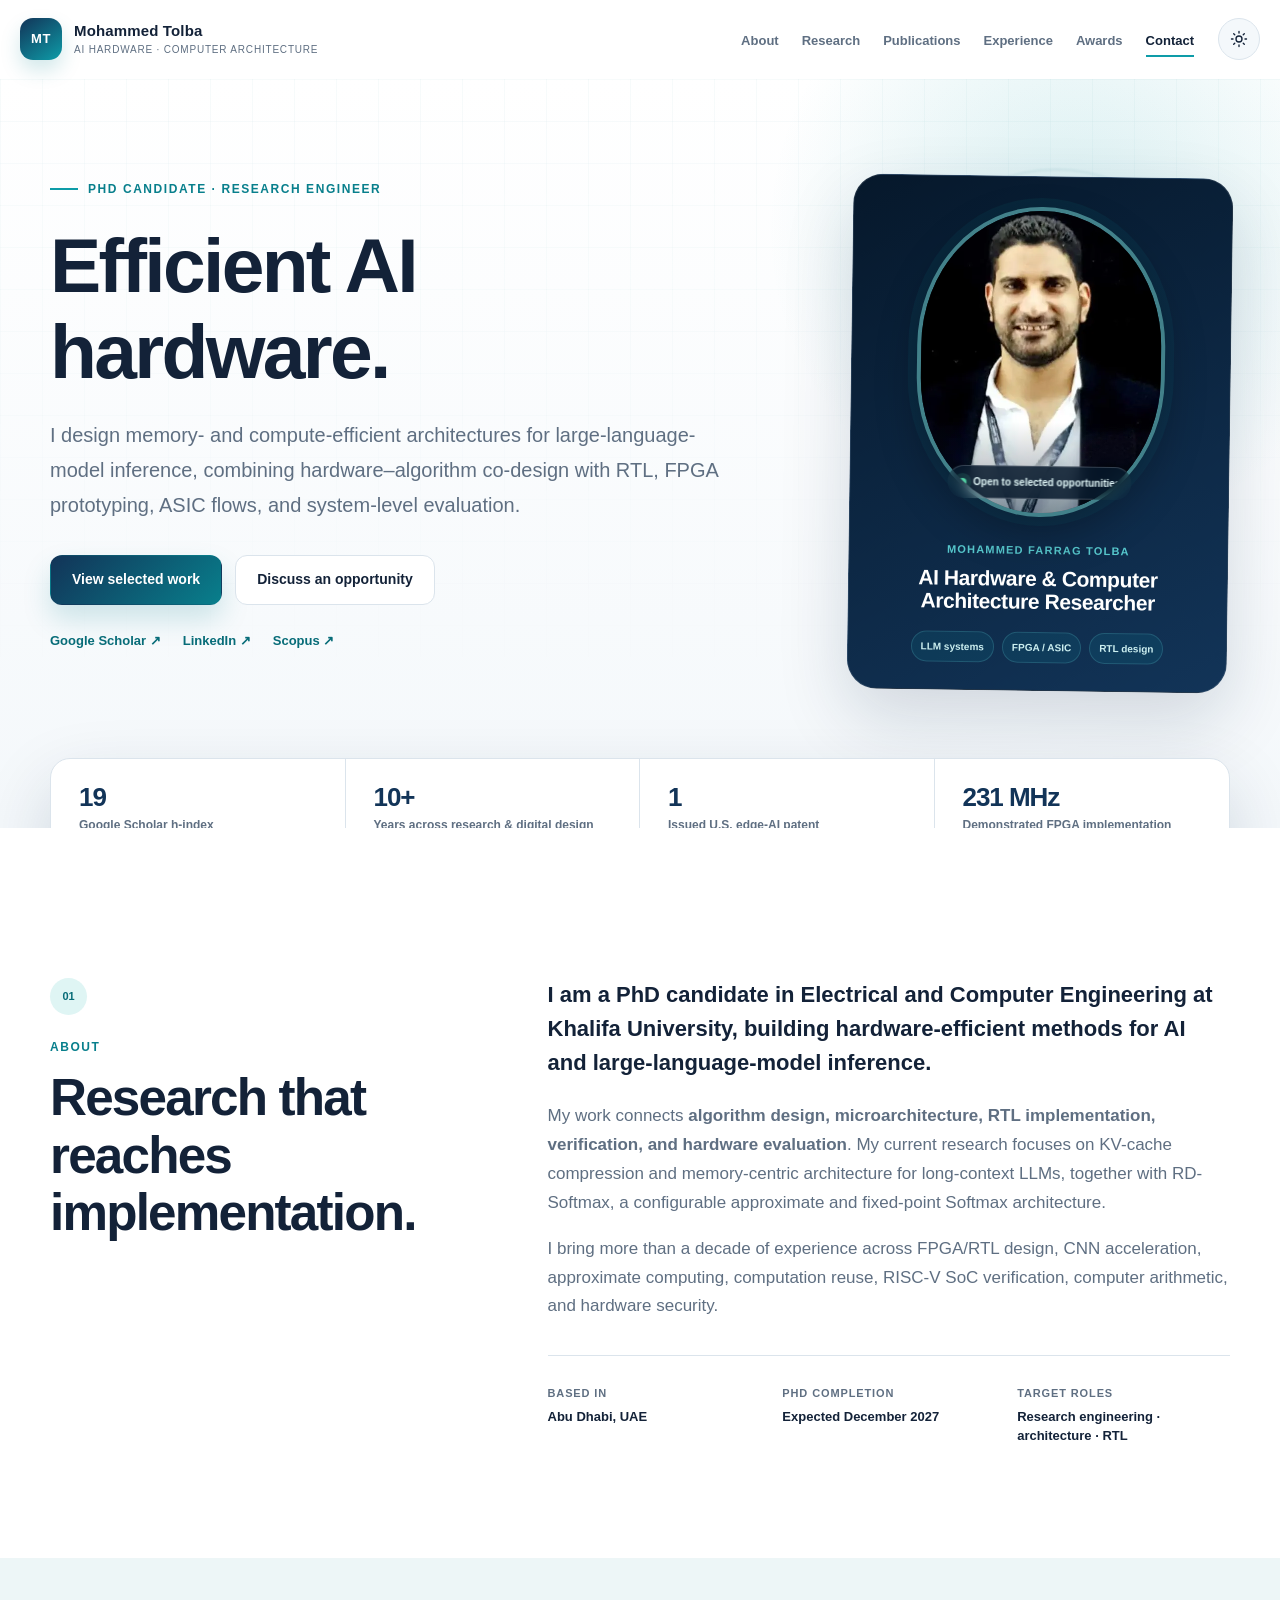
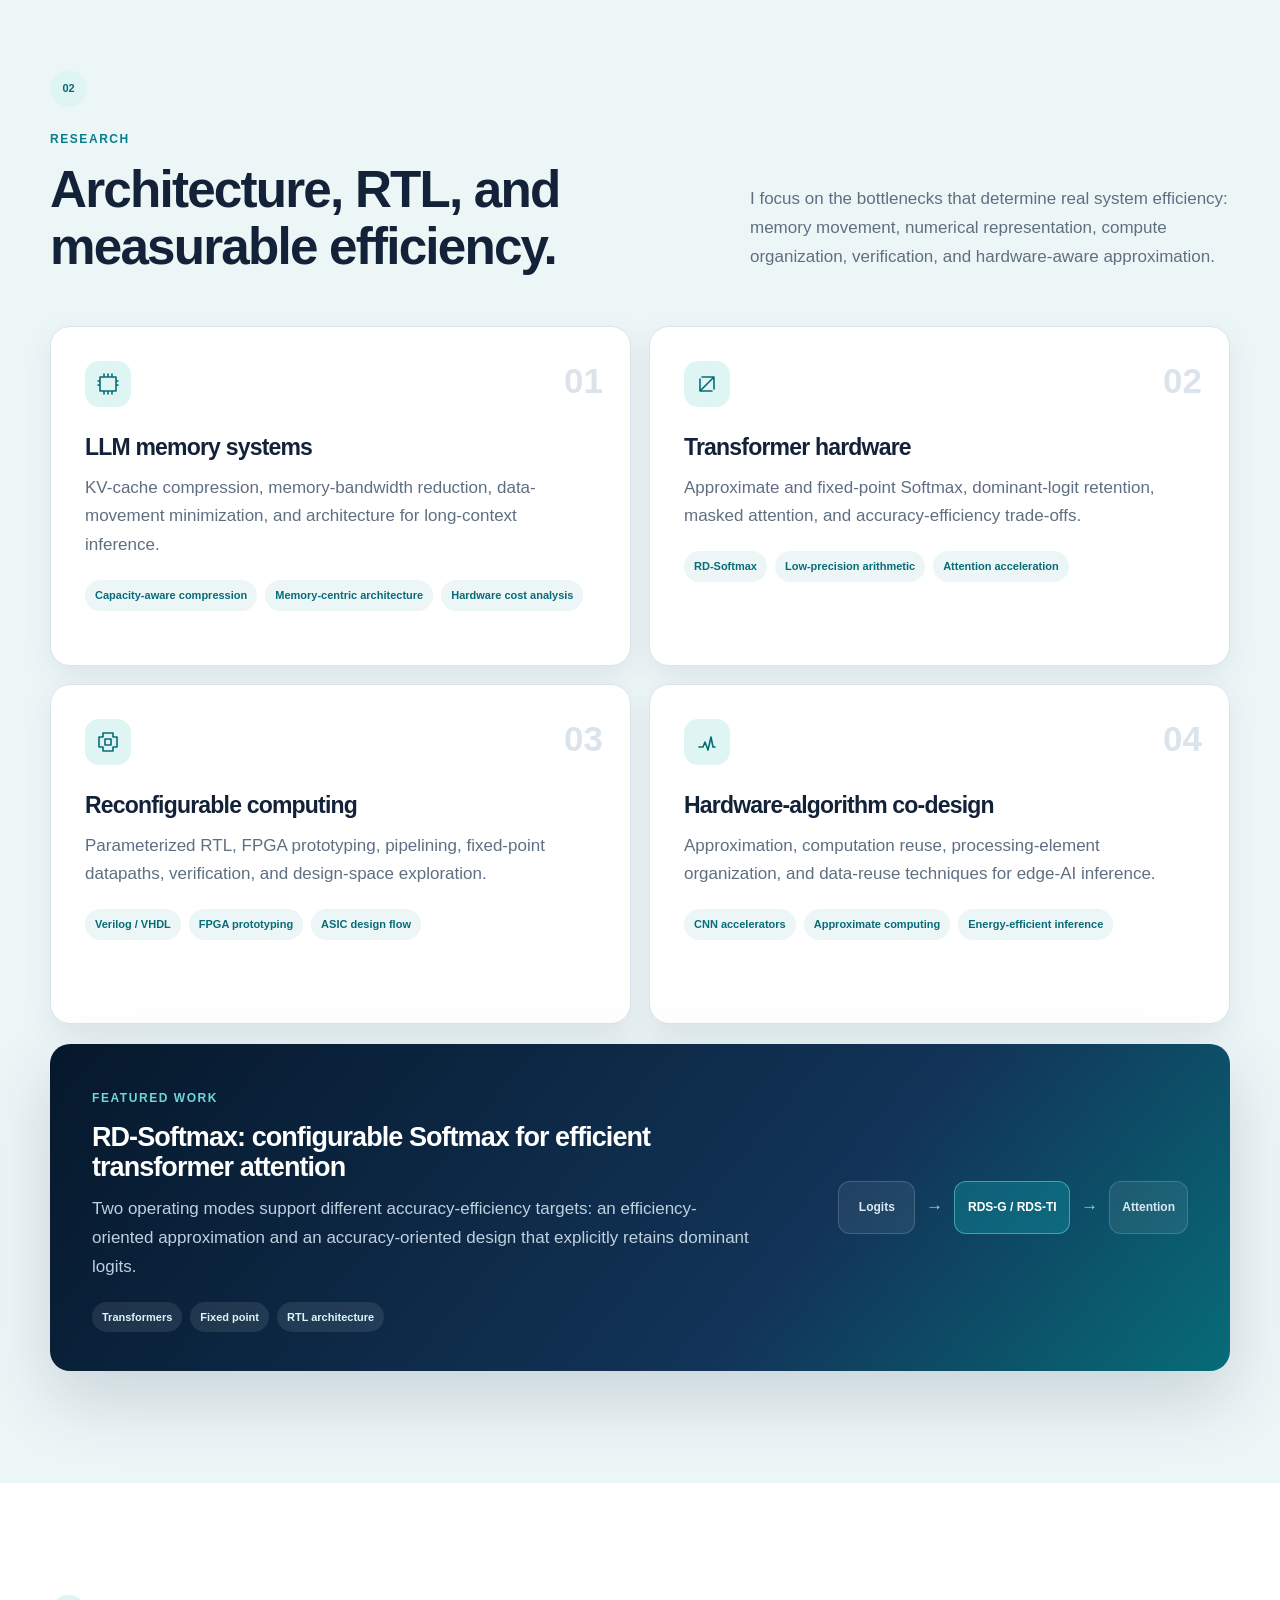
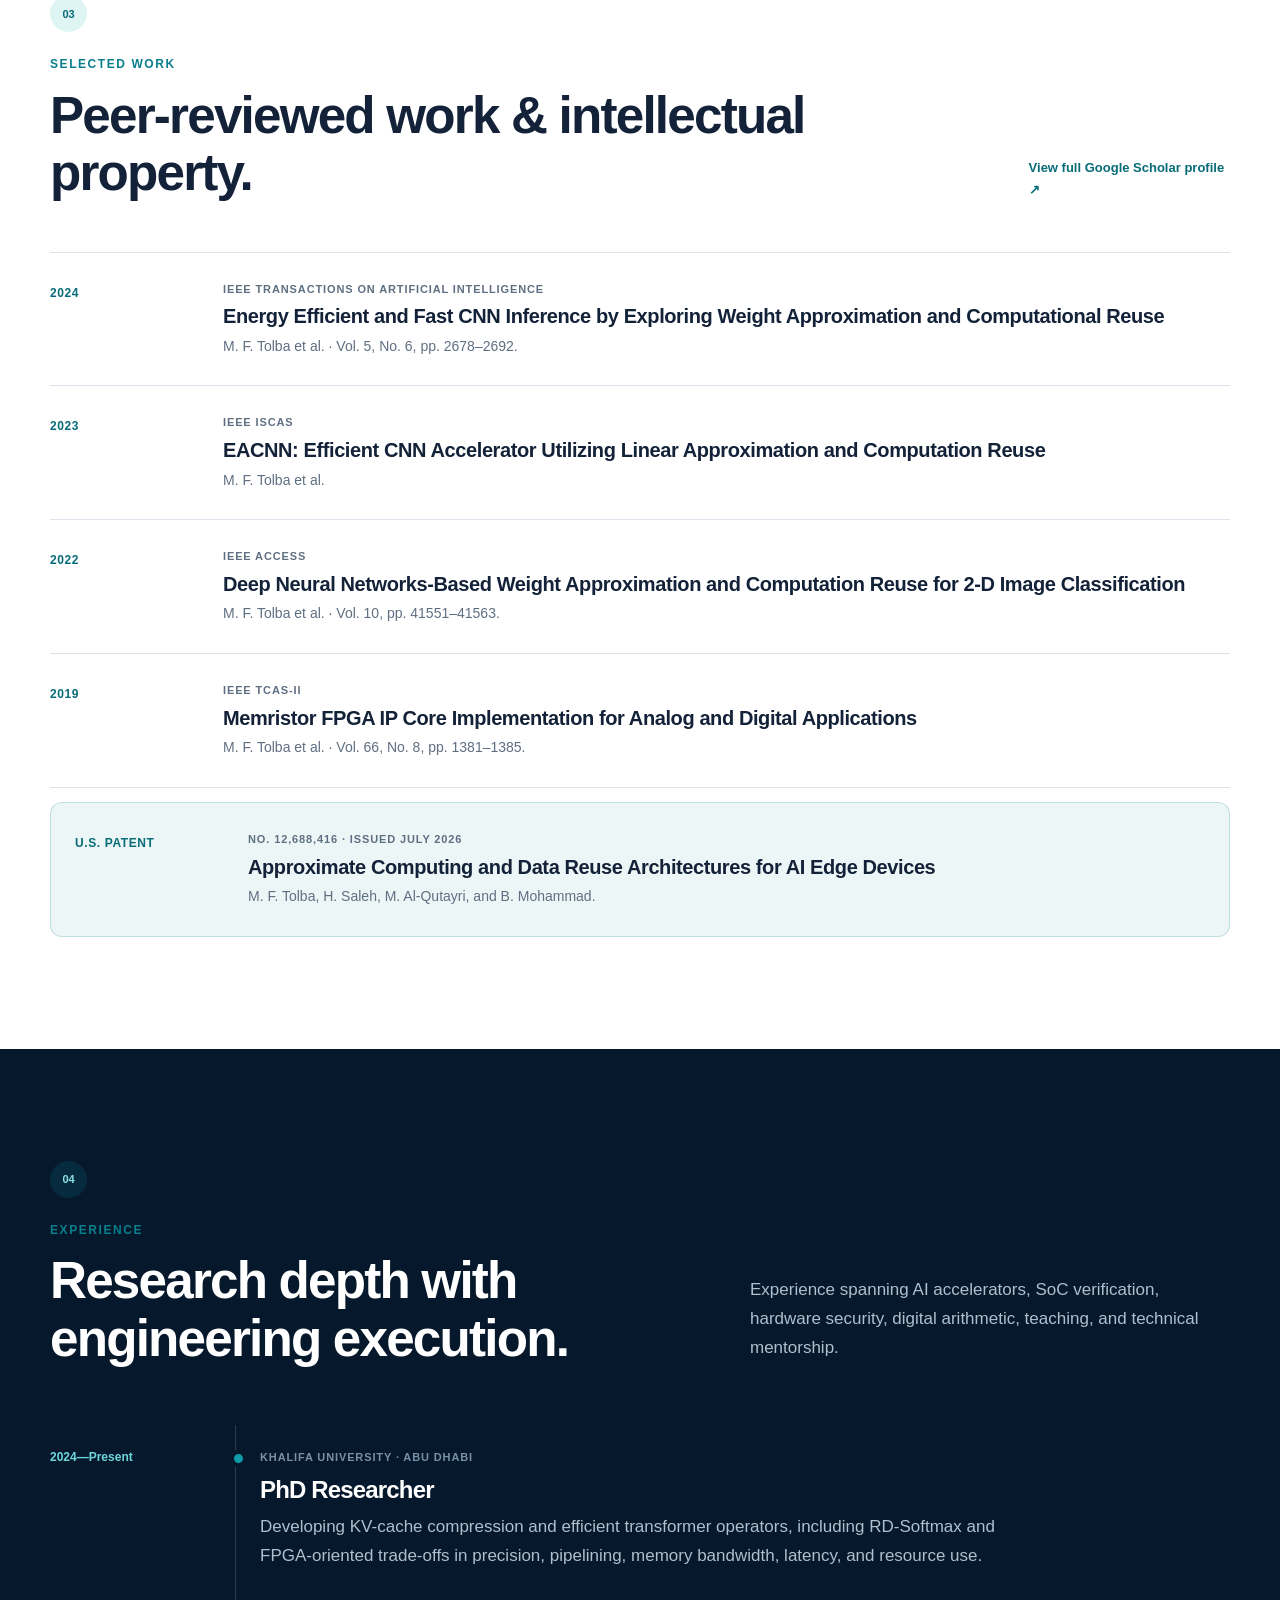
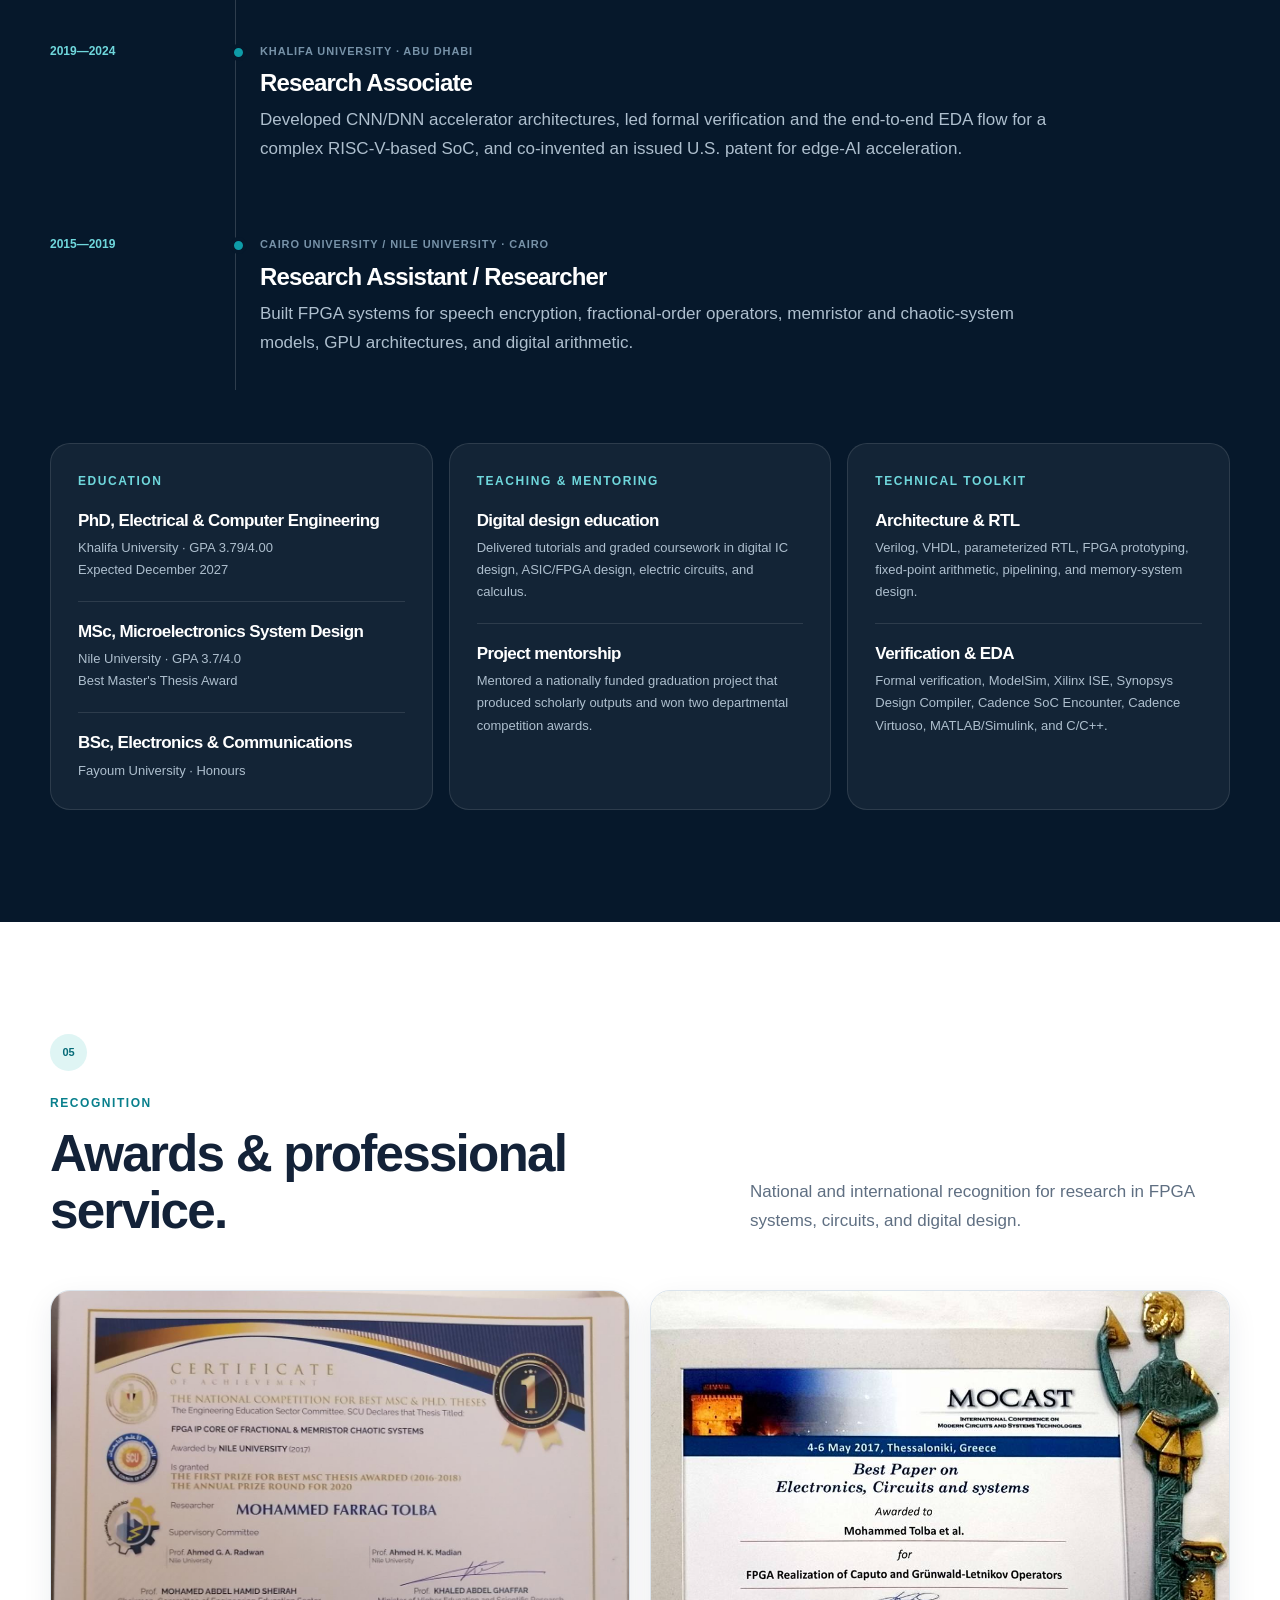
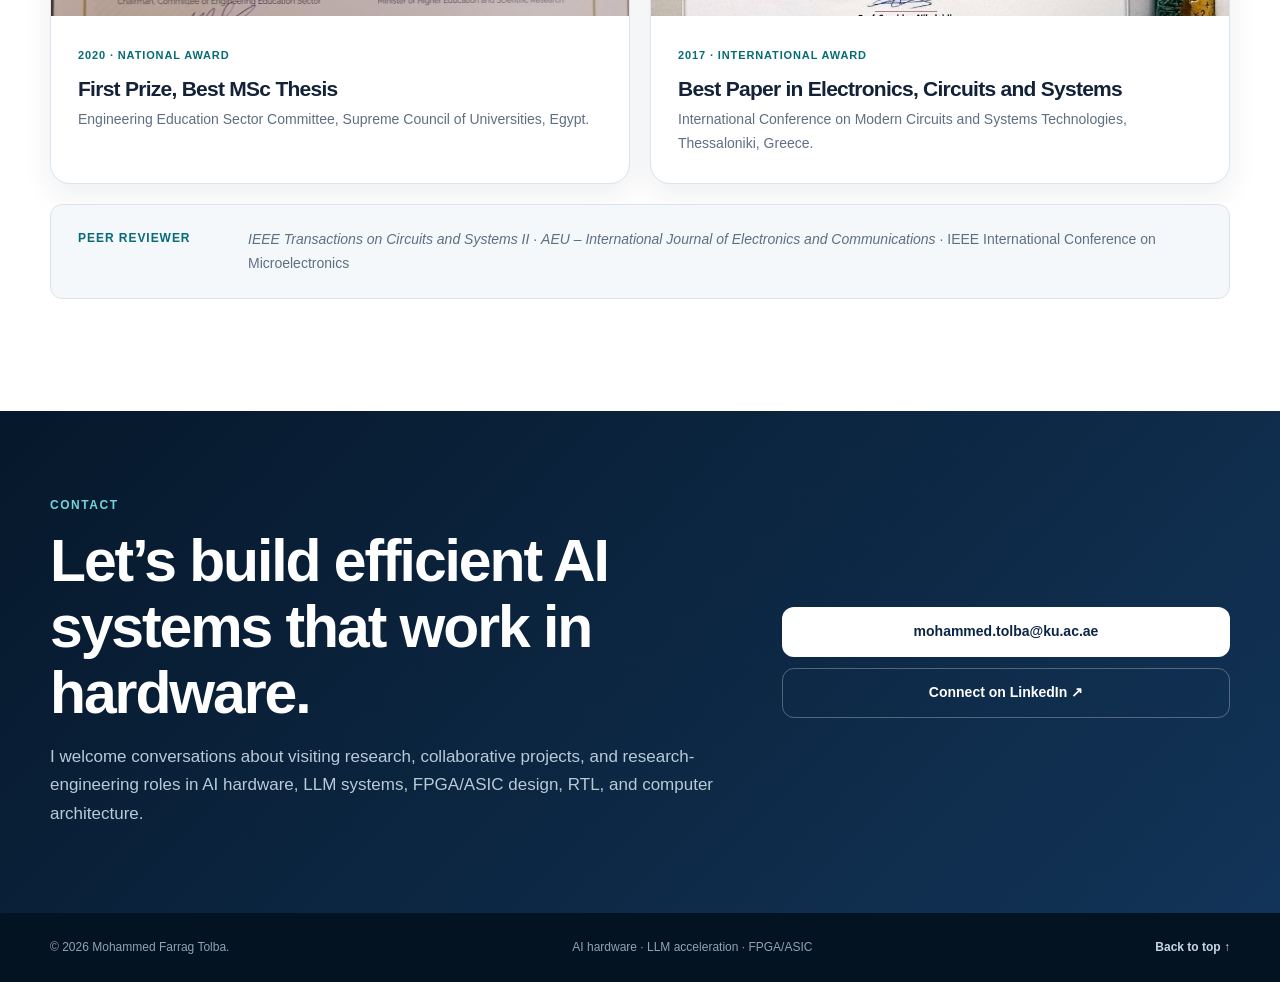
==== index.html @ 51b2156a "Add files via upload" ====
<!doctype html>
<html lang="en" data-theme="light">
<head>
  <meta charset="utf-8">
  <meta name="viewport" content="width=device-width, initial-scale=1">
  <meta name="description" content="Mohammed Farrag Tolba is an AI-hardware and computer-architecture researcher working on efficient LLM inference, KV-cache compression, transformer acceleration, and FPGA/ASIC design.">
  <meta name="keywords" content="AI hardware, computer architecture, LLM acceleration, KV-cache compression, FPGA, ASIC, RTL, digital design, Mohammed Tolba">
  <meta name="robots" content="index, follow">
  <meta name="author" content="Mohammed Farrag Tolba">
  <meta name="theme-color" content="#0b2545">
  <meta property="og:title" content="Mohammed Farrag Tolba | AI Hardware Researcher">
  <meta property="og:description" content="AI hardware, computer architecture, efficient LLM inference, and FPGA/ASIC acceleration.">
  <meta property="og:type" content="website">
  <meta property="og:site_name" content="Mohammed Farrag Tolba">
  <meta property="og:url" content="https://mohammedtolba.github.io/">
  <meta property="og:image" content="https://mohammedtolba.github.io/assets/images/social-preview.png">
  <meta property="og:image:width" content="1200">
  <meta property="og:image:height" content="630">
  <meta property="og:image:alt" content="Mohammed Farrag Tolba — AI Hardware and Computer Architecture Researcher">
  <meta name="twitter:card" content="summary_large_image">
  <meta name="twitter:title" content="Mohammed Farrag Tolba | AI Hardware Researcher">
  <meta name="twitter:description" content="AI hardware, computer architecture, efficient LLM inference, and FPGA/ASIC acceleration.">
  <meta name="twitter:image" content="https://mohammedtolba.github.io/assets/images/social-preview.png">
  <title>Mohammed Farrag Tolba | AI Hardware &amp; LLM Acceleration</title>
  <link rel="canonical" href="https://mohammedtolba.github.io/">
  <link rel="icon" href="assets/images/favicon.svg" type="image/svg+xml">
  <link rel="stylesheet" href="assets/css/style.css">
  <script type="application/ld+json">
  {
    "@context": "https://schema.org",
    "@type": "Person",
    "name": "Mohammed Farrag Tolba",
    "jobTitle": "PhD Candidate and AI Hardware Researcher",
    "affiliation": {
      "@type": "CollegeOrUniversity",
      "name": "Khalifa University"
    },
    "email": "mailto:mohammed.tolba@ku.ac.ae",
    "url": "https://mohammedtolba.github.io/",
    "image": "https://mohammedtolba.github.io/assets/images/mohammed-tolba-profile.webp",
    "sameAs": [
      "https://scholar.google.com/citations?user=YiQl2JgAAAAJ",
      "https://www.linkedin.com/in/mohammed-farrag-68a3785b/",
      "https://www.scopus.com/authid/detail.uri?authorId=56912006300"
    ],
    "knowsAbout": [
      "AI hardware",
      "large language model inference",
      "KV-cache compression",
      "FPGA design",
      "ASIC design",
      "computer architecture",
      "approximate computing"
    ]
  }
  </script>
</head>
<body>
  <a class="skip-link" href="#main-content">Skip to content</a>

  <header class="site-header" id="top">
    <div class="nav-shell">
      <a class="brand" href="#top" aria-label="Mohammed Tolba home">
        <span class="brand-mark" aria-hidden="true">MT</span>
        <span class="brand-copy">
          <strong>Mohammed Tolba</strong>
          <small>AI Hardware · Computer Architecture</small>
        </span>
      </a>

      <button class="menu-toggle" type="button" aria-label="Open navigation" aria-expanded="false" aria-controls="site-nav">
        <span></span><span></span><span></span>
      </button>

      <nav class="site-nav" id="site-nav" aria-label="Primary navigation">
        <a href="#about">About</a>
        <a href="#research">Research</a>
        <a href="#publications">Publications</a>
        <a href="#experience">Experience</a>
        <a href="#awards">Awards</a>
        <a href="#contact">Contact</a>
      </nav>

      <button class="theme-toggle" type="button" aria-label="Switch color theme" title="Switch color theme">
        <svg class="sun-icon" viewBox="0 0 24 24" aria-hidden="true"><circle cx="12" cy="12" r="4"></circle><path d="M12 2v2M12 20v2M4.93 4.93l1.41 1.41M17.66 17.66l1.41 1.41M2 12h2M20 12h2M4.93 19.07l1.41-1.41M17.66 6.34l1.41-1.41"></path></svg>
        <svg class="moon-icon" viewBox="0 0 24 24" aria-hidden="true"><path d="M20.5 14.2A8.5 8.5 0 0 1 9.8 3.5 8.5 8.5 0 1 0 20.5 14.2Z"></path></svg>
      </button>

    </div>
  </header>

  <main id="main-content">
    <section class="hero" aria-labelledby="hero-title">
      <div class="hero-grid" aria-hidden="true"></div>
      <div class="hero-orb hero-orb-one" aria-hidden="true"></div>
      <div class="hero-orb hero-orb-two" aria-hidden="true"></div>
      <div class="container hero-layout">
        <div class="hero-copy reveal">
          <div class="eyebrow"><span></span> PhD Candidate · Research Engineer</div>
          <h1 id="hero-title">Efficient AI hardware.</h1>
          <p class="hero-lead">I design memory- and compute-efficient architectures for large-language-model inference, combining hardware–algorithm co-design with RTL, FPGA prototyping, ASIC flows, and system-level evaluation.</p>

          <div class="hero-actions">
            <a class="button button-primary" href="#research">View selected work</a>
            <a class="button button-secondary" href="mailto:mohammed.tolba@ku.ac.ae">Discuss an opportunity</a>
          </div>

          <div class="hero-links" aria-label="Professional profiles">
            <a href="https://scholar.google.com/citations?user=YiQl2JgAAAAJ" target="_blank" rel="me noopener">Google Scholar ↗</a>
            <a href="https://www.linkedin.com/in/mohammed-farrag-68a3785b/" target="_blank" rel="me noopener">LinkedIn ↗</a>
            <a href="https://www.scopus.com/authid/detail.uri?authorId=56912006300" target="_blank" rel="me noopener">Scopus ↗</a>
          </div>
        </div>

        <aside class="hero-panel reveal" aria-label="Professional profile">
          <div class="portrait-card">
            <div class="portrait-image">
              <img src="assets/images/mohammed-tolba-profile.webp" alt="Portrait of Mohammed Farrag Tolba" width="564" height="593" fetchpriority="high">
              <div class="availability"><span></span> Open to selected opportunities</div>
            </div>
            <div class="portrait-copy">
              <p>Mohammed Farrag Tolba</p>
              <h2>AI Hardware &amp; Computer Architecture Researcher</h2>
              <div class="role-tags" aria-label="Areas of expertise">
                <span>LLM systems</span><span>FPGA / ASIC</span><span>RTL design</span>
              </div>
            </div>
          </div>
        </aside>
      </div>

      <div class="container metrics reveal" aria-label="Research metrics">
        <div class="metric"><strong>19</strong><span>Google Scholar h-index</span></div>
        <div class="metric"><strong>10+</strong><span>Years across research &amp; digital design</span></div>
        <div class="metric"><strong>1</strong><span>Issued U.S. edge-AI patent</span></div>
        <div class="metric"><strong>231 MHz</strong><span>Demonstrated FPGA implementation</span></div>
      </div>
    </section>

    <section class="section section-about" id="about">
      <div class="container split-layout">
        <div class="section-heading reveal">
          <span class="section-index">01</span>
          <p class="section-kicker">About</p>
          <h2>Research that reaches implementation.</h2>
        </div>
        <div class="about-copy reveal">
          <p class="large-copy">I am a PhD candidate in Electrical and Computer Engineering at Khalifa University, building hardware-efficient methods for AI and large-language-model inference.</p>
          <p>My work connects <strong>algorithm design, microarchitecture, RTL implementation, verification, and hardware evaluation</strong>. My current research focuses on KV-cache compression and memory-centric architecture for long-context LLMs, together with RD-Softmax, a configurable approximate and fixed-point Softmax architecture.</p>
          <p>I bring more than a decade of experience across FPGA/RTL design, CNN acceleration, approximate computing, computation reuse, RISC-V SoC verification, computer arithmetic, and hardware security.</p>
          <div class="about-meta">
            <div><span>Based in</span><strong>Abu Dhabi, UAE</strong></div>
            <div><span>PhD completion</span><strong>Expected December 2027</strong></div>
            <div><span>Target roles</span><strong>Research engineering · architecture · RTL</strong></div>
          </div>
        </div>
      </div>
    </section>

    <section class="section section-tinted" id="research">
      <div class="container">
        <div class="section-heading section-heading-wide reveal">
          <div>
            <span class="section-index">02</span>
            <p class="section-kicker">Research</p>
            <h2>Architecture, RTL, and measurable efficiency.</h2>
          </div>
          <p>I focus on the bottlenecks that determine real system efficiency: memory movement, numerical representation, compute organization, verification, and hardware-aware approximation.</p>
        </div>

        <div class="research-grid">
          <article class="research-card reveal">
            <span class="card-number">01</span>
            <div class="card-icon" aria-hidden="true"><svg viewBox="0 0 24 24"><path d="M4 5h16v14H4zM8 2v3M12 2v3M16 2v3M8 19v3M12 19v3M16 19v3M2 9h2M2 13h2M20 9h2M20 13h2"></path></svg></div>
            <h3>LLM memory systems</h3>
            <p>KV-cache compression, memory-bandwidth reduction, data-movement minimization, and architecture for long-context inference.</p>
            <ul><li>Capacity-aware compression</li><li>Memory-centric architecture</li><li>Hardware cost analysis</li></ul>
          </article>

          <article class="research-card reveal">
            <span class="card-number">02</span>
            <div class="card-icon" aria-hidden="true"><svg viewBox="0 0 24 24"><path d="M5 19 19 5M7 5h12v12M5 7v12h12"></path></svg></div>
            <h3>Transformer hardware</h3>
            <p>Approximate and fixed-point Softmax, dominant-logit retention, masked attention, and accuracy-efficiency trade-offs.</p>
            <ul><li>RD-Softmax</li><li>Low-precision arithmetic</li><li>Attention acceleration</li></ul>
          </article>

          <article class="research-card reveal">
            <span class="card-number">03</span>
            <div class="card-icon" aria-hidden="true"><svg viewBox="0 0 24 24"><path d="M7 3h10v4h4v10h-4v4H7v-4H3V7h4zM9 9h6v6H9z"></path></svg></div>
            <h3>Reconfigurable computing</h3>
            <p>Parameterized RTL, FPGA prototyping, pipelining, fixed-point datapaths, verification, and design-space exploration.</p>
            <ul><li>Verilog / VHDL</li><li>FPGA prototyping</li><li>ASIC design flow</li></ul>
          </article>

          <article class="research-card reveal">
            <span class="card-number">04</span>
            <div class="card-icon" aria-hidden="true"><svg viewBox="0 0 24 24"><path d="M4 17h4l2-5 3 8 3-13 2 10h2"></path></svg></div>
            <h3>Hardware-algorithm co-design</h3>
            <p>Approximation, computation reuse, processing-element organization, and data-reuse techniques for edge-AI inference.</p>
            <ul><li>CNN accelerators</li><li>Approximate computing</li><li>Energy-efficient inference</li></ul>
          </article>
        </div>

        <div class="project-strip reveal">
          <div class="project-copy">
            <span class="project-label">Featured work</span>
            <h3>RD-Softmax: configurable Softmax for efficient transformer attention</h3>
            <p>Two operating modes support different accuracy-efficiency targets: an efficiency-oriented approximation and an accuracy-oriented design that explicitly retains dominant logits.</p>
            <div class="tag-row"><span>Transformers</span><span>Fixed point</span><span>RTL architecture</span></div>
          </div>
          <div class="project-diagram" aria-label="RD-Softmax conceptual flow">
            <div class="flow-node">Logits</div><span aria-hidden="true">→</span><div class="flow-node accent">RDS-G / RDS-TI</div><span aria-hidden="true">→</span><div class="flow-node">Attention</div>
          </div>
        </div>
      </div>
    </section>

    <section class="section" id="publications">
      <div class="container">
        <div class="section-heading section-heading-wide reveal">
          <div>
            <span class="section-index">03</span>
            <p class="section-kicker">Selected work</p>
            <h2>Peer-reviewed work &amp; intellectual property.</h2>
          </div>
          <a class="text-link" href="https://scholar.google.com/citations?user=YiQl2JgAAAAJ" target="_blank" rel="noopener">View full Google Scholar profile <span>↗</span></a>
        </div>

        <div class="publication-list">
          <article class="publication reveal">
            <div class="pub-year">2024</div>
            <div class="pub-content"><span class="pub-type">IEEE Transactions on Artificial Intelligence</span><h3>Energy Efficient and Fast CNN Inference by Exploring Weight Approximation and Computational Reuse</h3><p>M. F. Tolba et al. · Vol. 5, No. 6, pp. 2678–2692.</p></div>
          </article>
          <article class="publication reveal">
            <div class="pub-year">2023</div>
            <div class="pub-content"><span class="pub-type">IEEE ISCAS</span><h3>EACNN: Efficient CNN Accelerator Utilizing Linear Approximation and Computation Reuse</h3><p>M. F. Tolba et al.</p></div>
          </article>
          <article class="publication reveal">
            <div class="pub-year">2022</div>
            <div class="pub-content"><span class="pub-type">IEEE Access</span><h3>Deep Neural Networks-Based Weight Approximation and Computation Reuse for 2-D Image Classification</h3><p>M. F. Tolba et al. · Vol. 10, pp. 41551–41563.</p></div>
          </article>
          <article class="publication reveal">
            <div class="pub-year">2019</div>
            <div class="pub-content"><span class="pub-type">IEEE TCAS-II</span><h3>Memristor FPGA IP Core Implementation for Analog and Digital Applications</h3><p>M. F. Tolba et al. · Vol. 66, No. 8, pp. 1381–1385.</p></div>
          </article>
          <article class="publication patent reveal">
            <div class="pub-year">U.S. Patent</div>
            <div class="pub-content"><span class="pub-type">No. 12,688,416 · Issued July 2026</span><h3>Approximate Computing and Data Reuse Architectures for AI Edge Devices</h3><p>M. F. Tolba, H. Saleh, M. Al-Qutayri, and B. Mohammad.</p></div>
          </article>
      </div>
    </section>

    <section class="section section-dark" id="experience">
      <div class="container">
        <div class="section-heading section-heading-wide reveal">
          <div><span class="section-index">04</span><p class="section-kicker">Experience</p><h2>Research depth with engineering execution.</h2></div>
          <p>Experience spanning AI accelerators, SoC verification, hardware security, digital arithmetic, teaching, and technical mentorship.</p>
        </div>

        <div class="timeline">
          <article class="timeline-item reveal">
            <div class="timeline-date">2024—Present</div>
            <div class="timeline-dot" aria-hidden="true"></div>
            <div class="timeline-content"><span>Khalifa University · Abu Dhabi</span><h3>PhD Researcher</h3><p>Developing KV-cache compression and efficient transformer operators, including RD-Softmax and FPGA-oriented trade-offs in precision, pipelining, memory bandwidth, latency, and resource use.</p></div>
          </article>
          <article class="timeline-item reveal">
            <div class="timeline-date">2019—2024</div>
            <div class="timeline-dot" aria-hidden="true"></div>
            <div class="timeline-content"><span>Khalifa University · Abu Dhabi</span><h3>Research Associate</h3><p>Developed CNN/DNN accelerator architectures, led formal verification and the end-to-end EDA flow for a complex RISC-V-based SoC, and co-invented an issued U.S. patent for edge-AI acceleration.</p></div>
          </article>
          <article class="timeline-item reveal">
            <div class="timeline-date">2015—2019</div>
            <div class="timeline-dot" aria-hidden="true"></div>
            <div class="timeline-content"><span>Cairo University / Nile University · Cairo</span><h3>Research Assistant / Researcher</h3><p>Built FPGA systems for speech encryption, fractional-order operators, memristor and chaotic-system models, GPU architectures, and digital arithmetic.</p></div>
          </article>
        </div>

        <div class="experience-grid">
          <article class="info-card reveal">
            <span class="mini-label">Education</span>
            <h3>PhD, Electrical &amp; Computer Engineering</h3><p>Khalifa University · GPA 3.79/4.00<br>Expected December 2027</p>
            <hr><h3>MSc, Microelectronics System Design</h3><p>Nile University · GPA 3.7/4.0<br>Best Master's Thesis Award</p>
            <hr><h3>BSc, Electronics &amp; Communications</h3><p>Fayoum University · Honours</p>
          </article>
          <article class="info-card reveal">
            <span class="mini-label">Teaching &amp; mentoring</span>
            <h3>Digital design education</h3><p>Delivered tutorials and graded coursework in digital IC design, ASIC/FPGA design, electric circuits, and calculus.</p>
            <hr><h3>Project mentorship</h3><p>Mentored a nationally funded graduation project that produced scholarly outputs and won two departmental competition awards.</p>
          </article>
          <article class="info-card reveal">
            <span class="mini-label">Technical toolkit</span>
            <h3>Architecture &amp; RTL</h3><p>Verilog, VHDL, parameterized RTL, FPGA prototyping, fixed-point arithmetic, pipelining, and memory-system design.</p>
            <hr><h3>Verification &amp; EDA</h3><p>Formal verification, ModelSim, Xilinx ISE, Synopsys Design Compiler, Cadence SoC Encounter, Cadence Virtuoso, MATLAB/Simulink, and C/C++.</p>
          </article>
        </div>
      </div>
    </section>

    <section class="section" id="awards">
      <div class="container">
        <div class="section-heading section-heading-wide reveal">
          <div><span class="section-index">05</span><p class="section-kicker">Recognition</p><h2>Awards &amp; professional service.</h2></div>
          <p>National and international recognition for research in FPGA systems, circuits, and digital design.</p>
        </div>

        <div class="award-gallery">
          <article class="award-card reveal">
            <div class="award-image"><img src="assets/images/award-best-msc-2020.jpg" alt="Certificate for First Prize in the national Best MSc Thesis competition, Egypt, 2020" loading="lazy"></div>
            <div class="award-copy"><span>2020 · National award</span><h3>First Prize, Best MSc Thesis</h3><p>Engineering Education Sector Committee, Supreme Council of Universities, Egypt.</p></div>
          </article>
          <article class="award-card reveal">
            <div class="award-image"><img src="assets/images/award-mocast-2017.jpg" alt="MOCAST 2017 Best Paper certificate" loading="lazy"></div>
            <div class="award-copy"><span>2017 · International award</span><h3>Best Paper in Electronics, Circuits and Systems</h3><p>International Conference on Modern Circuits and Systems Technologies, Thessaloniki, Greece.</p></div>
          </article>
        </div>

        <div class="service-row reveal">
          <span>Peer reviewer</span>
          <p><em>IEEE Transactions on Circuits and Systems II</em> · <em>AEU – International Journal of Electronics and Communications</em> · IEEE International Conference on Microelectronics</p>
        </div>
      </div>
    </section>

    <section class="contact" id="contact">
      <div class="contact-grid" aria-hidden="true"></div>
      <div class="container contact-layout reveal">
        <div>
          <p class="section-kicker">Contact</p>
          <h2>Let’s build efficient AI systems that work in hardware.</h2>
          <p>I welcome conversations about visiting research, collaborative projects, and research-engineering roles in AI hardware, LLM systems, FPGA/ASIC design, RTL, and computer architecture.</p>
        </div>
        <div class="contact-actions">
          <a class="button button-light" href="mailto:mohammed.tolba@ku.ac.ae">mohammed.tolba@ku.ac.ae</a>
          <a class="button button-outline-light" href="https://www.linkedin.com/in/mohammed-farrag-68a3785b/" target="_blank" rel="me noopener">Connect on LinkedIn ↗</a>
        </div>
      </div>
    </section>
  </main>

  <footer class="site-footer">
    <div class="container footer-layout">
      <p>© <span id="current-year">2026</span> Mohammed Farrag Tolba.</p>
      <p>AI hardware · LLM acceleration · FPGA/ASIC</p>
      <a href="#top">Back to top ↑</a>
    </div>
  </footer>

  <script src="assets/js/main.js"></script>
</body>
</html>
---- assets/css/style.css ----
:root {
  --navy-950: #06182b;
  --navy-900: #0b2545;
  --navy-800: #123458;
  --navy-700: #1c456c;
  --teal-700: #076c78;
  --teal-600: #087f8c;
  --teal-500: #0e9ca8;
  --teal-100: #dff5f4;
  --ink: #132238;
  --muted: #5f6f82;
  --line: #dbe4ec;
  --surface: #ffffff;
  --surface-soft: #f4f8fb;
  --surface-tint: #edf6f7;
  --header-bg: rgba(255, 255, 255, 0.88);
  --shadow-sm: 0 10px 30px rgba(11, 37, 69, 0.08);
  --shadow-lg: 0 28px 70px rgba(11, 37, 69, 0.16);
  --radius-sm: 12px;
  --radius-md: 20px;
  --radius-lg: 30px;
  --container: 1180px;
  --transition: 180ms ease;
}

[data-theme="dark"] {
  --ink: #f2f7fb;
  --muted: #a9b8c8;
  --line: #29435e;
  --surface: #081c31;
  --surface-soft: #0c233b;
  --surface-tint: #0b2b3a;
  --header-bg: rgba(6, 24, 43, 0.9);
  --shadow-sm: 0 10px 30px rgba(0, 0, 0, 0.22);
  --shadow-lg: 0 28px 70px rgba(0, 0, 0, 0.34);
}

*,
*::before,
*::after { box-sizing: border-box; }

html { scroll-behavior: smooth; scroll-padding-top: 90px; }

body {
  margin: 0;
  color: var(--ink);
  background: var(--surface);
  font-family: Inter, "Segoe UI", Roboto, Helvetica, Arial, sans-serif;
  font-size: 17px;
  line-height: 1.7;
  text-rendering: optimizeLegibility;
  -webkit-font-smoothing: antialiased;
}

body,
.site-header,
.research-card,
.award-card,
.info-card,
.metrics { transition: color var(--transition), background-color var(--transition), border-color var(--transition); }

a { color: inherit; text-decoration: none; }
img { display: block; max-width: 100%; }
button { font: inherit; }

.container { width: min(calc(100% - 40px), var(--container)); margin-inline: auto; }

.skip-link {
  position: fixed;
  z-index: 1000;
  top: 10px;
  left: 10px;
  padding: 10px 16px;
  color: #fff;
  background: var(--navy-900);
  border-radius: 8px;
  transform: translateY(-160%);
}

.skip-link:focus { transform: translateY(0); }

.site-header {
  position: sticky;
  z-index: 100;
  top: 0;
  background: var(--header-bg);
  border-bottom: 1px solid transparent;
  backdrop-filter: blur(18px);
  -webkit-backdrop-filter: blur(18px);
}

.site-header.scrolled { border-bottom-color: var(--line); box-shadow: 0 8px 24px rgba(11, 37, 69, 0.05); }

.nav-shell {
  display: flex;
  align-items: center;
  width: min(calc(100% - 40px), 1240px);
  min-height: 78px;
  margin-inline: auto;
  gap: 24px;
}

.brand { display: inline-flex; align-items: center; margin-right: auto; gap: 12px; }

.brand-mark {
  display: grid;
  width: 42px;
  height: 42px;
  place-items: center;
  color: #fff;
  background: linear-gradient(145deg, var(--navy-800), var(--teal-500));
  border-radius: 13px;
  box-shadow: 0 10px 20px rgba(8, 127, 140, 0.18);
  font-size: 13px;
  font-weight: 800;
  letter-spacing: 0.05em;
}

.brand-copy { display: flex; flex-direction: column; line-height: 1.2; }
.brand-copy strong { font-size: 15px; letter-spacing: 0.01em; }
.brand-copy small { margin-top: 4px; color: var(--muted); font-size: 10px; letter-spacing: 0.08em; text-transform: uppercase; }

.site-nav { display: flex; align-items: center; gap: 23px; }
.site-nav a { position: relative; padding: 29px 0 25px; color: var(--muted); font-size: 13px; font-weight: 700; }
.site-nav a::after { position: absolute; right: 0; bottom: 20px; left: 0; height: 2px; content: ""; background: var(--teal-500); transform: scaleX(0); transition: transform var(--transition); }
.site-nav a:hover,
.site-nav a.active { color: var(--ink); }
.site-nav a:hover::after,
.site-nav a.active::after { transform: scaleX(1); }

.theme-toggle,
.menu-toggle {
  display: grid;
  flex: 0 0 auto;
  width: 42px;
  height: 42px;
  padding: 0;
  place-items: center;
  color: var(--ink);
  background: var(--surface-soft);
  border: 1px solid var(--line);
  border-radius: 50%;
  cursor: pointer;
}

.theme-toggle svg { width: 18px; height: 18px; fill: none; stroke: currentColor; stroke-linecap: round; stroke-width: 1.8; }
.moon-icon { display: none; }
[data-theme="dark"] .sun-icon { display: none; }
[data-theme="dark"] .moon-icon { display: block; }
.menu-toggle { display: none; gap: 4px; }
.menu-toggle span { width: 18px; height: 2px; background: currentColor; border-radius: 2px; }

.hero {
  position: relative;
  overflow: hidden;
  padding: 92px 0 0;
  background:
    radial-gradient(circle at 84% 20%, rgba(14, 156, 168, 0.16), transparent 25%),
    linear-gradient(180deg, var(--surface) 0%, var(--surface-soft) 100%);
}

.hero-grid,
.contact-grid {
  position: absolute;
  inset: 0;
  opacity: 0.42;
  background-image: linear-gradient(rgba(8, 127, 140, 0.08) 1px, transparent 1px), linear-gradient(90deg, rgba(8, 127, 140, 0.08) 1px, transparent 1px);
  background-size: 42px 42px;
  mask-image: linear-gradient(to bottom, #000, transparent 88%);
  pointer-events: none;
}

.hero-orb { position: absolute; border-radius: 50%; filter: blur(1px); pointer-events: none; }
.hero-orb-one { top: 12%; right: 5%; width: 320px; height: 320px; border: 1px solid rgba(8, 127, 140, 0.16); }
.hero-orb-two { top: 29%; right: 13%; width: 145px; height: 145px; border: 18px solid rgba(8, 127, 140, 0.06); }

.hero-layout { position: relative; z-index: 1; display: grid; grid-template-columns: minmax(0, 1.25fr) minmax(320px, 0.75fr); align-items: center; gap: 72px; }
.hero-copy { padding-bottom: 44px; }

.eyebrow,
.section-kicker,
.project-label,
.mini-label {
  color: var(--teal-600);
  font-size: 12px;
  font-weight: 800;
  letter-spacing: 0.13em;
  text-transform: uppercase;
}

.eyebrow { display: inline-flex; align-items: center; gap: 10px; }
.eyebrow span { width: 28px; height: 2px; background: var(--teal-500); }

h1,
h2,
h3,
p { margin-top: 0; }

h1,
h2,
h3 { color: var(--ink); line-height: 1.12; letter-spacing: -0.035em; }

h1 { max-width: 760px; margin: 22px 0 24px; font-size: clamp(3.2rem, 6vw, 5.35rem); font-weight: 820; }
.hero-lead { max-width: 720px; margin-bottom: 32px; color: var(--muted); font-size: clamp(1.05rem, 1.6vw, 1.25rem); line-height: 1.75; }
.hero-actions { display: flex; flex-wrap: wrap; gap: 13px; }

.button {
  display: inline-flex;
  min-height: 49px;
  padding: 12px 21px;
  align-items: center;
  justify-content: center;
  border: 1px solid transparent;
  border-radius: 12px;
  font-size: 14px;
  font-weight: 800;
  transition: transform var(--transition), box-shadow var(--transition), background var(--transition);
}

.button:hover { transform: translateY(-2px); }
.button-primary { color: #fff; background: linear-gradient(135deg, var(--navy-800), var(--teal-600)); box-shadow: 0 14px 28px rgba(8, 127, 140, 0.18); }
.button-secondary { color: var(--ink); background: var(--surface); border-color: var(--line); }
.hero-links { display: flex; flex-wrap: wrap; margin-top: 25px; gap: 22px; }
.hero-links a,
.text-link { color: var(--teal-700); font-size: 13px; font-weight: 800; }
[data-theme="dark"] .hero-links a,
[data-theme="dark"] .text-link { color: #55cbd0; }

.hero-panel { width: 100%; max-width: 380px; justify-self: end; }
.portrait-card { overflow: hidden; padding: 30px 28px 27px; color: #fff; background: linear-gradient(155deg, var(--navy-950), var(--navy-800)); border: 1px solid rgba(255, 255, 255, 0.12); border-radius: var(--radius-lg); box-shadow: var(--shadow-lg); text-align: center; transform: rotate(0.8deg); }
.portrait-image { position: relative; width: min(100%, 248px); aspect-ratio: 4 / 5; margin: 0 auto 24px; overflow: hidden; background: #071523; border: 4px solid rgba(116, 218, 222, 0.55); border-radius: 50% / 45%; box-shadow: 0 18px 40px rgba(0, 0, 0, 0.28), 0 0 0 9px rgba(14, 156, 168, 0.08); }
.portrait-image::after { position: absolute; right: 0; bottom: 0; left: 0; height: 30%; content: ""; background: linear-gradient(transparent, rgba(6, 24, 43, 0.46)); }
.portrait-image img { width: 100%; height: 100%; object-fit: cover; object-position: center 20%; }
.availability { position: absolute; z-index: 2; right: 50%; bottom: 14px; display: inline-flex; width: max-content; max-width: calc(100% - 24px); padding: 7px 10px; align-items: center; color: #e9ffff; background: rgba(6, 24, 43, 0.84); border: 1px solid rgba(255, 255, 255, 0.18); border-radius: 999px; backdrop-filter: blur(8px); font-size: 10px; font-weight: 700; transform: translateX(50%); }
.availability span { width: 8px; height: 8px; margin-right: 7px; background: #55d6a7; border-radius: 50%; box-shadow: 0 0 0 5px rgba(85, 214, 167, 0.13); }
.portrait-copy { padding: 0; }
.portrait-copy > p { margin-bottom: 7px; color: #57c8cd; font-size: 11px; font-weight: 800; letter-spacing: 0.11em; text-transform: uppercase; }
.portrait-copy h2 { margin-bottom: 18px; color: #fff; font-size: 21px; letter-spacing: -0.02em; }
.role-tags,
.tag-row { display: flex; flex-wrap: wrap; gap: 8px; }
.role-tags { justify-content: center; }
.role-tags span { padding: 6px 9px; color: #cceff0; background: rgba(14, 156, 168, 0.12); border: 1px solid rgba(119, 220, 224, 0.18); border-radius: 999px; font-size: 10px; font-weight: 700; }

.metrics { position: relative; z-index: 4; display: grid; margin-top: 62px; margin-bottom: -54px; background: var(--surface); border: 1px solid var(--line); border-radius: var(--radius-md); box-shadow: var(--shadow-lg); grid-template-columns: repeat(4, 1fr); }
.metric { min-height: 122px; padding: 25px 28px; border-right: 1px solid var(--line); }
.metric:last-child { border-right: 0; }
.metric strong { display: block; margin-bottom: 7px; color: var(--navy-800); font-size: 26px; line-height: 1; letter-spacing: -0.04em; }
[data-theme="dark"] .metric strong { color: #70d4d8; }
.metric span { display: block; color: var(--muted); font-size: 12px; font-weight: 700; line-height: 1.45; }

.section { padding: 112px 0; }
.section-about { padding-top: 150px; }
.section-tinted { background: var(--surface-tint); }
.split-layout { display: grid; grid-template-columns: minmax(260px, 0.75fr) minmax(0, 1.25fr); gap: 88px; }
.section-heading { max-width: 490px; }
.section-index { display: inline-grid; width: 37px; height: 37px; margin-bottom: 22px; place-items: center; color: var(--teal-700); background: var(--teal-100); border-radius: 50%; font-size: 11px; font-weight: 900; }
[data-theme="dark"] .section-index { color: #8be1e4; background: rgba(14, 156, 168, 0.18); }
.section-kicker { margin-bottom: 12px; }
.section-heading h2 { margin-bottom: 0; font-size: clamp(2.15rem, 4vw, 3.55rem); }
.section-heading-wide { display: flex; max-width: none; margin-bottom: 50px; align-items: end; justify-content: space-between; gap: 50px; }
.section-heading-wide > p { max-width: 480px; margin-bottom: 4px; color: var(--muted); }
.large-copy { color: var(--ink); font-size: 22px; font-weight: 560; line-height: 1.55; }
.about-copy > p:not(.large-copy) { color: var(--muted); }
.about-meta { display: grid; margin-top: 34px; padding-top: 28px; border-top: 1px solid var(--line); grid-template-columns: repeat(3, 1fr); gap: 22px; }
.about-meta span { display: block; margin-bottom: 5px; color: var(--muted); font-size: 11px; font-weight: 800; letter-spacing: 0.08em; text-transform: uppercase; }
.about-meta strong { display: block; font-size: 13px; line-height: 1.45; }

.research-grid { display: grid; grid-template-columns: repeat(2, 1fr); gap: 18px; }
.research-card { position: relative; min-height: 340px; padding: 34px; overflow: hidden; background: var(--surface); border: 1px solid var(--line); border-radius: var(--radius-md); box-shadow: var(--shadow-sm); transition: transform var(--transition), box-shadow var(--transition), border-color var(--transition); }
.research-card:hover { border-color: rgba(8, 127, 140, 0.48); box-shadow: 0 18px 44px rgba(11, 37, 69, 0.13); transform: translateY(-4px); }
.card-number { position: absolute; top: 24px; right: 27px; color: var(--line); font-size: 35px; font-weight: 850; }
.card-icon { display: grid; width: 46px; height: 46px; margin-bottom: 28px; place-items: center; color: var(--teal-700); background: var(--teal-100); border-radius: 14px; }
[data-theme="dark"] .card-icon { color: #78dadd; background: rgba(14, 156, 168, 0.18); }
.card-icon svg { width: 24px; height: 24px; fill: none; stroke: currentColor; stroke-linecap: round; stroke-linejoin: round; stroke-width: 1.6; }
.research-card h3 { margin-bottom: 13px; font-size: 23px; }
.research-card p { margin-bottom: 20px; color: var(--muted); }
.research-card ul { display: flex; margin: 0; padding: 0; flex-wrap: wrap; gap: 8px; list-style: none; }
.research-card li,
.tag-row span { padding: 6px 10px; color: var(--teal-700); background: var(--surface-tint); border-radius: 999px; font-size: 11px; font-weight: 750; }
[data-theme="dark"] .research-card li { color: #8be1e4; }

.project-strip { display: grid; margin-top: 20px; padding: 39px 42px; color: #fff; background: linear-gradient(130deg, var(--navy-950), var(--navy-800) 64%, var(--teal-700)); border-radius: var(--radius-md); grid-template-columns: minmax(0, 1.25fr) minmax(320px, 0.75fr); align-items: center; gap: 38px; box-shadow: var(--shadow-lg); }
.project-copy h3 { max-width: 670px; margin: 10px 0 13px; color: #fff; font-size: 27px; }
.project-copy p { margin-bottom: 20px; color: #bfd0df; }
.project-label { color: #6fd7dc; }
.tag-row span { color: #d8f7f8; background: rgba(255, 255, 255, 0.09); }
.project-diagram { display: flex; align-items: center; justify-content: flex-end; gap: 11px; color: #83dfe3; font-weight: 900; }
.flow-node { min-width: 77px; padding: 15px 12px; color: #d8e9f4; background: rgba(255, 255, 255, 0.07); border: 1px solid rgba(255, 255, 255, 0.16); border-radius: 12px; text-align: center; font-size: 12px; }
.flow-node.accent { min-width: 116px; color: #fff; background: rgba(14, 156, 168, 0.36); border-color: rgba(125, 231, 234, 0.48); }

.publication-list { border-top: 1px solid var(--line); }
.publication { display: grid; padding: 27px 0; border-bottom: 1px solid var(--line); grid-template-columns: 145px 1fr; gap: 28px; }
.pub-year { padding-top: 3px; color: var(--teal-700); font-size: 12px; font-weight: 850; letter-spacing: 0.05em; text-transform: uppercase; }
[data-theme="dark"] .pub-year { color: #6fd7dc; }
.pub-type { display: block; margin-bottom: 7px; color: var(--muted); font-size: 11px; font-weight: 800; letter-spacing: 0.08em; text-transform: uppercase; }
.pub-content h3 { margin-bottom: 7px; font-size: 20px; letter-spacing: -0.02em; }
.pub-content p { margin-bottom: 0; color: var(--muted); font-size: 14px; }
.publication.patent { margin-top: 14px; padding-inline: 24px; background: var(--surface-tint); border: 1px solid rgba(8, 127, 140, 0.2); border-radius: var(--radius-sm); }

.section-dark { color: #d9e5ed; background: var(--navy-950); }
.section-dark .section-heading h2,
.section-dark h3 { color: #fff; }
.section-dark .section-heading-wide > p,
.section-dark .timeline-content p,
.section-dark .info-card p { color: #aebfce; }
.section-dark .section-index { color: #8be1e4; background: rgba(14, 156, 168, 0.15); }
.timeline { position: relative; margin-bottom: 45px; }
.timeline::before { position: absolute; top: 8px; bottom: 8px; left: 185px; width: 1px; content: ""; background: rgba(255, 255, 255, 0.16); }
.timeline-item { display: grid; padding: 25px 0; grid-template-columns: 160px 50px 1fr; }
.timeline-date { padding-top: 5px; color: #6fd7dc; font-size: 12px; font-weight: 850; }
.timeline-dot { position: relative; }
.timeline-dot::before { position: absolute; z-index: 1; top: 8px; left: 20px; width: 9px; height: 9px; content: ""; background: var(--teal-500); border: 4px solid var(--navy-950); border-radius: 50%; box-sizing: content-box; }
.timeline-content { padding-bottom: 15px; }
.timeline-content span { color: #7792a8; font-size: 11px; font-weight: 800; letter-spacing: 0.08em; text-transform: uppercase; }
.timeline-content h3 { margin: 6px 0 9px; font-size: 24px; }
.timeline-content p { max-width: 790px; margin-bottom: 0; }
.experience-grid { display: grid; grid-template-columns: repeat(3, 1fr); gap: 16px; }
.info-card { padding: 27px; background: rgba(255, 255, 255, 0.055); border: 1px solid rgba(255, 255, 255, 0.11); border-radius: var(--radius-md); }
.info-card .mini-label { display: block; margin-bottom: 20px; color: #6fd7dc; }
.info-card h3 { margin-bottom: 7px; font-size: 17px; }
.info-card p { margin-bottom: 0; font-size: 13px; }
.info-card hr { height: 1px; margin: 20px 0; background: rgba(255, 255, 255, 0.11); border: 0; }

.award-gallery { display: grid; grid-template-columns: repeat(2, 1fr); gap: 20px; }
.award-card { overflow: hidden; background: var(--surface); border: 1px solid var(--line); border-radius: var(--radius-md); box-shadow: var(--shadow-sm); }
.award-image { display: grid; overflow: hidden; aspect-ratio: 16 / 9; place-items: center; background: #e8edf1; }
.award-image img { width: 100%; height: 100%; object-fit: cover; transition: transform 300ms ease; }
.award-card:hover .award-image img { transform: scale(1.02); }
.award-copy { padding: 24px 27px 27px; }
.award-copy span { color: var(--teal-700); font-size: 11px; font-weight: 850; letter-spacing: 0.08em; text-transform: uppercase; }
.award-copy h3 { margin: 8px 0 8px; font-size: 21px; }
.award-copy p { margin-bottom: 0; color: var(--muted); font-size: 14px; }
.service-row { display: grid; margin-top: 20px; padding: 23px 27px; background: var(--surface-soft); border: 1px solid var(--line); border-radius: var(--radius-sm); grid-template-columns: 145px 1fr; gap: 25px; }
.service-row span { color: var(--teal-700); font-size: 12px; font-weight: 850; letter-spacing: 0.08em; text-transform: uppercase; }
.service-row p { margin-bottom: 0; color: var(--muted); font-size: 14px; }

.contact { position: relative; overflow: hidden; padding: 84px 0; color: #d9e5ed; background: linear-gradient(135deg, var(--navy-950), var(--navy-800)); }
.contact-grid { opacity: 0.3; mask-image: linear-gradient(90deg, transparent, #000); }
.contact-layout { position: relative; z-index: 1; display: grid; grid-template-columns: minmax(0, 1.2fr) minmax(270px, 0.8fr); align-items: center; gap: 60px; }
.contact .section-kicker { color: #6fd7dc; }
.contact h2 { max-width: 730px; margin-bottom: 17px; color: #fff; font-size: clamp(2.3rem, 4.6vw, 4rem); }
.contact p:not(.section-kicker) { max-width: 750px; margin-bottom: 0; color: #b8cad7; }
.contact-actions { display: flex; flex-direction: column; align-items: stretch; gap: 11px; }
.button-light { color: var(--navy-900); background: #fff; }
.button-outline-light { color: #fff; background: transparent; border-color: rgba(255, 255, 255, 0.28); }

.site-footer { padding: 24px 0; background: #041321; color: #8fa3b4; }
.footer-layout { display: flex; align-items: center; justify-content: space-between; gap: 20px; font-size: 12px; }
.footer-layout p { margin: 0; }
.footer-layout a { color: #c8d8e3; font-weight: 700; }

.reveal { opacity: 0; transform: translateY(18px); transition: opacity 620ms ease, transform 620ms ease; }
.reveal.visible { opacity: 1; transform: translateY(0); }
@media (prefers-reduced-motion: reduce) {
  html { scroll-behavior: auto; }
  *, *::before, *::after { animation-duration: 0.01ms !important; transition-duration: 0.01ms !important; }
  .reveal { opacity: 1; transform: none; }
}

@media (max-width: 1020px) {
  .site-nav { gap: 15px; }
  .site-nav a { font-size: 12px; }
  .brand-copy small { display: none; }
  .hero-layout { grid-template-columns: minmax(0, 1fr) 340px; gap: 42px; }
  .hero-panel { max-width: 350px; }
  .portrait-image img { height: 100%; }
  .project-strip { grid-template-columns: 1fr; }
  .project-diagram { justify-content: flex-start; }
  .experience-grid { grid-template-columns: 1fr 1fr; }
  .experience-grid .info-card:last-child { grid-column: 1 / -1; }
}

@media (max-width: 820px) {
  .nav-shell { min-height: 70px; }
  .menu-toggle { display: grid; }
  .theme-toggle { order: 2; }
  .menu-toggle { order: 3; }
  .site-nav { position: absolute; top: 70px; right: 20px; left: 20px; display: none; padding: 12px; flex-direction: column; align-items: stretch; gap: 0; background: var(--surface); border: 1px solid var(--line); border-radius: 15px; box-shadow: var(--shadow-lg); }
  .site-nav.open { display: flex; }
  .site-nav a { padding: 12px 14px; border-radius: 9px; }
  .site-nav a::after { display: none; }
  .site-nav a:hover { background: var(--surface-soft); }
  .hero { padding-top: 70px; }
  .hero-layout { grid-template-columns: 1fr; }
  .hero-copy { padding-bottom: 0; }
  .hero-panel { width: min(100%, 430px); max-width: none; justify-self: start; }
  .portrait-card { transform: none; }
  .metrics { grid-template-columns: 1fr 1fr; }
  .metric:nth-child(2) { border-right: 0; }
  .metric:nth-child(-n + 2) { border-bottom: 1px solid var(--line); }
  .split-layout { grid-template-columns: 1fr; gap: 35px; }
  .section-heading-wide { align-items: start; flex-direction: column; gap: 22px; }
  .research-grid,
  .award-gallery { grid-template-columns: 1fr; }
  .contact-layout { grid-template-columns: 1fr; gap: 36px; }
  .about-meta { grid-template-columns: 1fr 1fr; }
}

@media (max-width: 560px) {
  .container,
  .nav-shell { width: min(calc(100% - 28px), var(--container)); }
  .brand-copy { display: none; }
  h1 { font-size: clamp(2.85rem, 15vw, 4.2rem); }
  .hero { padding-top: 56px; }
  .hero-actions { align-items: stretch; flex-direction: column; }
  .button { width: 100%; }
  .portrait-image img { height: 100%; }
  .metrics { margin-top: 40px; grid-template-columns: 1fr; }
  .metric { min-height: 96px; border-right: 0; border-bottom: 1px solid var(--line); }
  .metric:last-child { border-bottom: 0; }
  .section { padding: 84px 0; }
  .section-about { padding-top: 120px; }
  .about-meta { grid-template-columns: 1fr; }
  .research-card { min-height: auto; padding: 27px; }
  .project-strip { padding: 29px 24px; }
  .project-diagram { display: grid; grid-template-columns: 1fr; }
  .project-diagram > span { transform: rotate(90deg); text-align: center; }
  .publication { grid-template-columns: 1fr; gap: 8px; }
  .publication.patent { padding-inline: 18px; }
  .timeline::before { left: 7px; }
  .timeline-item { padding-left: 28px; grid-template-columns: 1fr; }
  .timeline-date { margin-bottom: 5px; }
  .timeline-dot { position: absolute; left: -13px; }
  .experience-grid { grid-template-columns: 1fr; }
  .experience-grid .info-card:last-child { grid-column: auto; }
  .service-row { grid-template-columns: 1fr; gap: 8px; }
  .footer-layout { align-items: flex-start; flex-direction: column; }
}
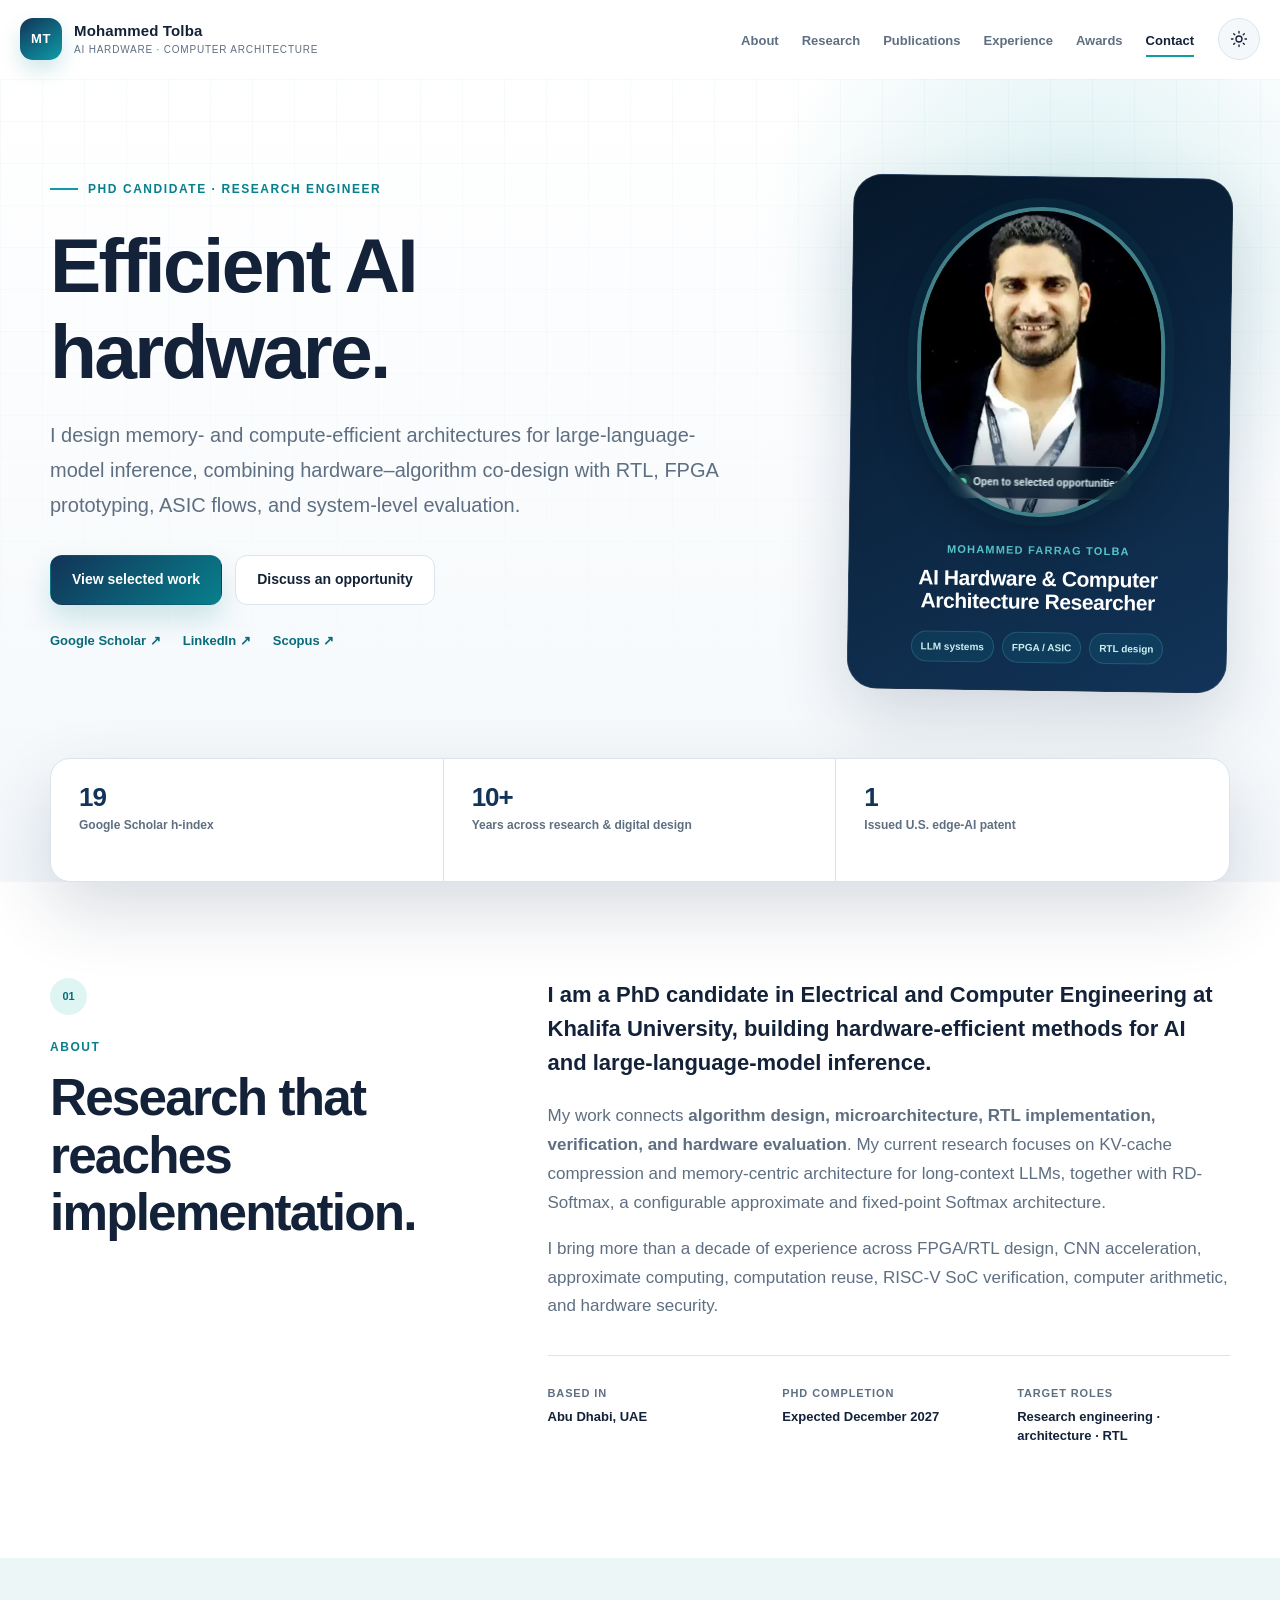
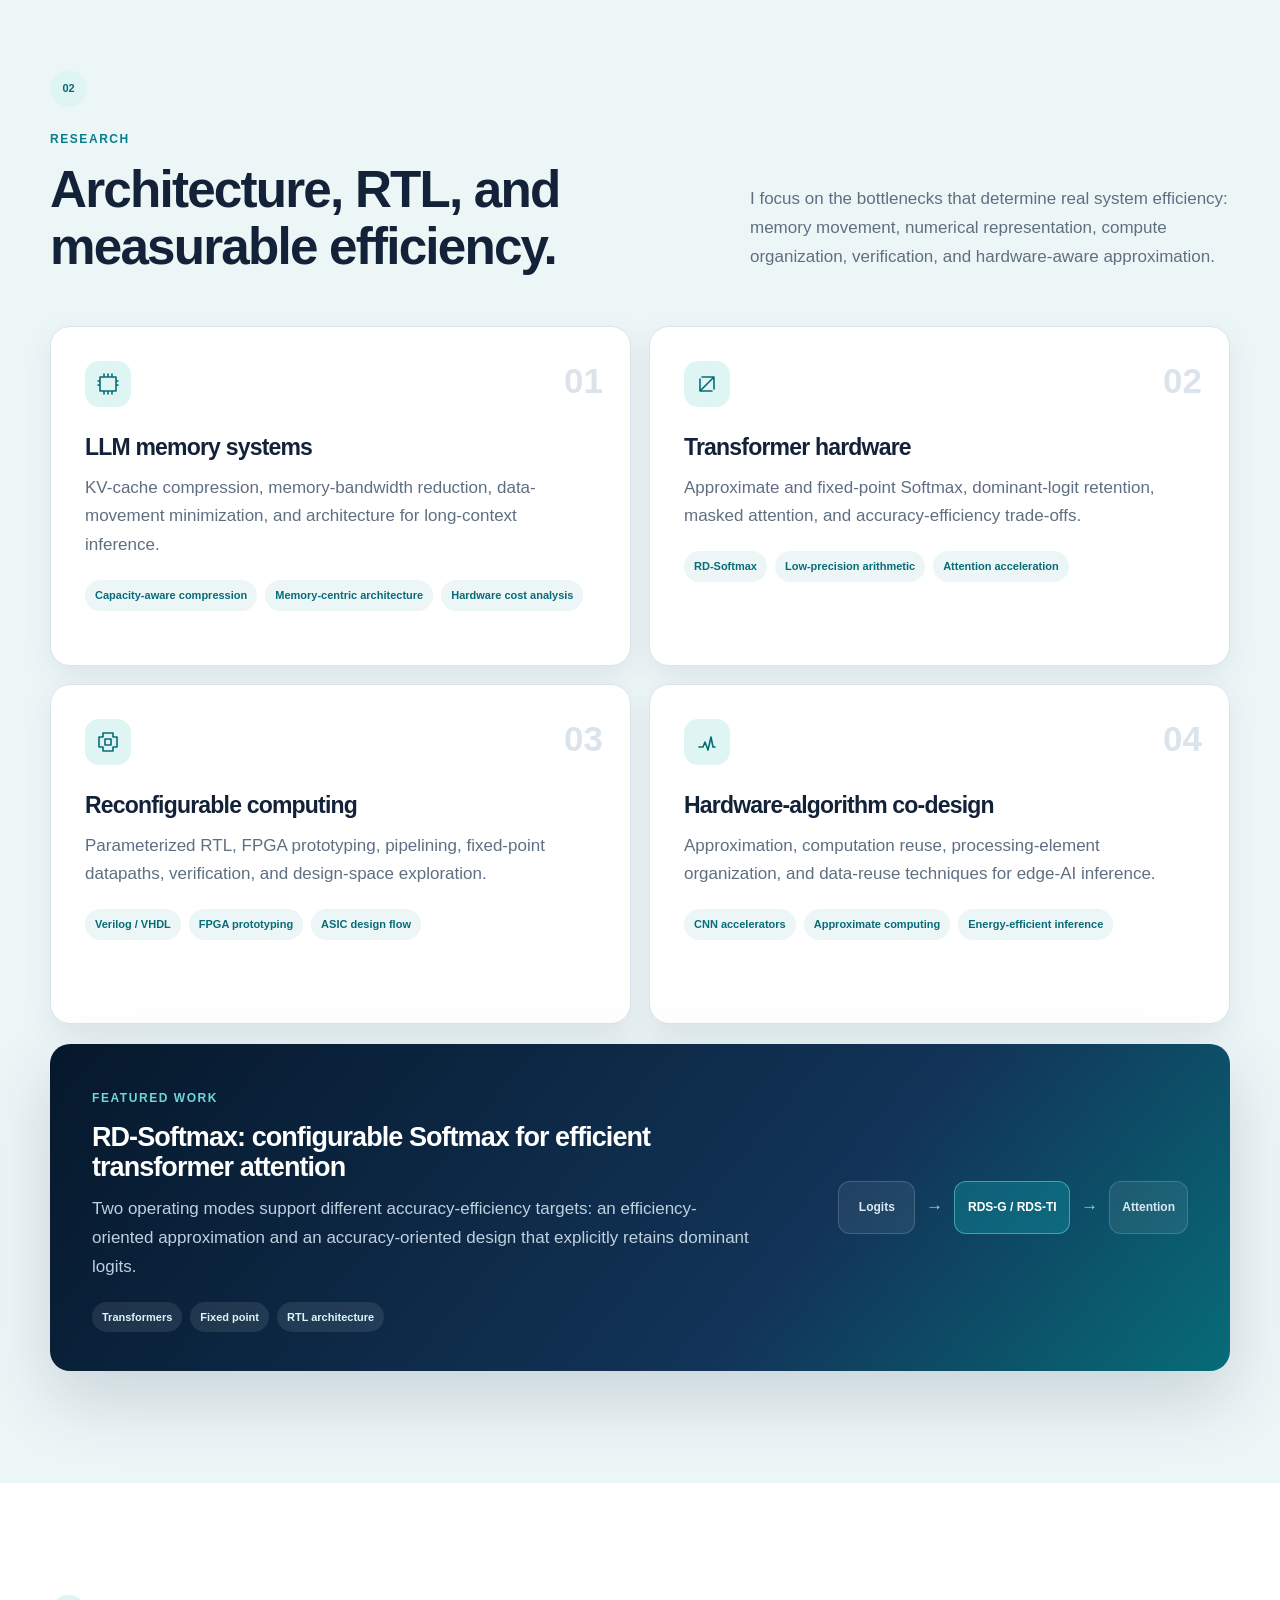
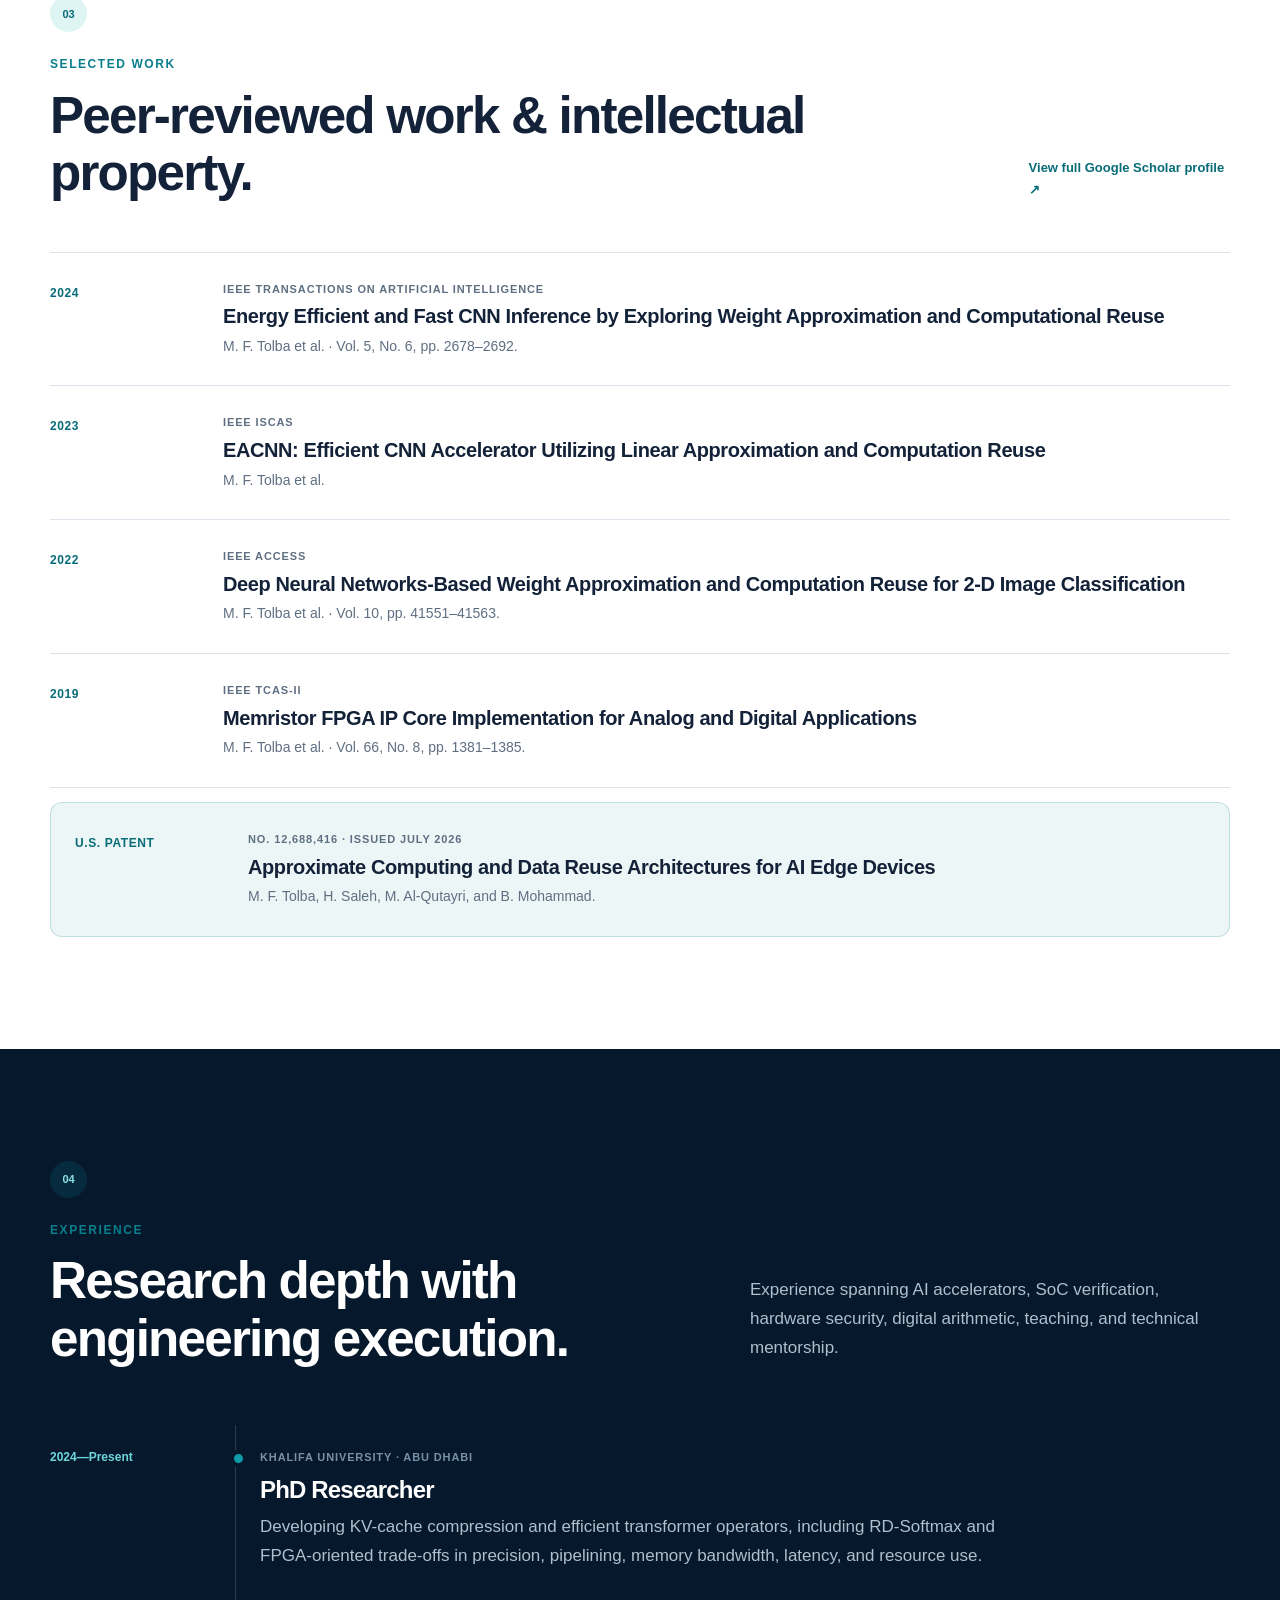
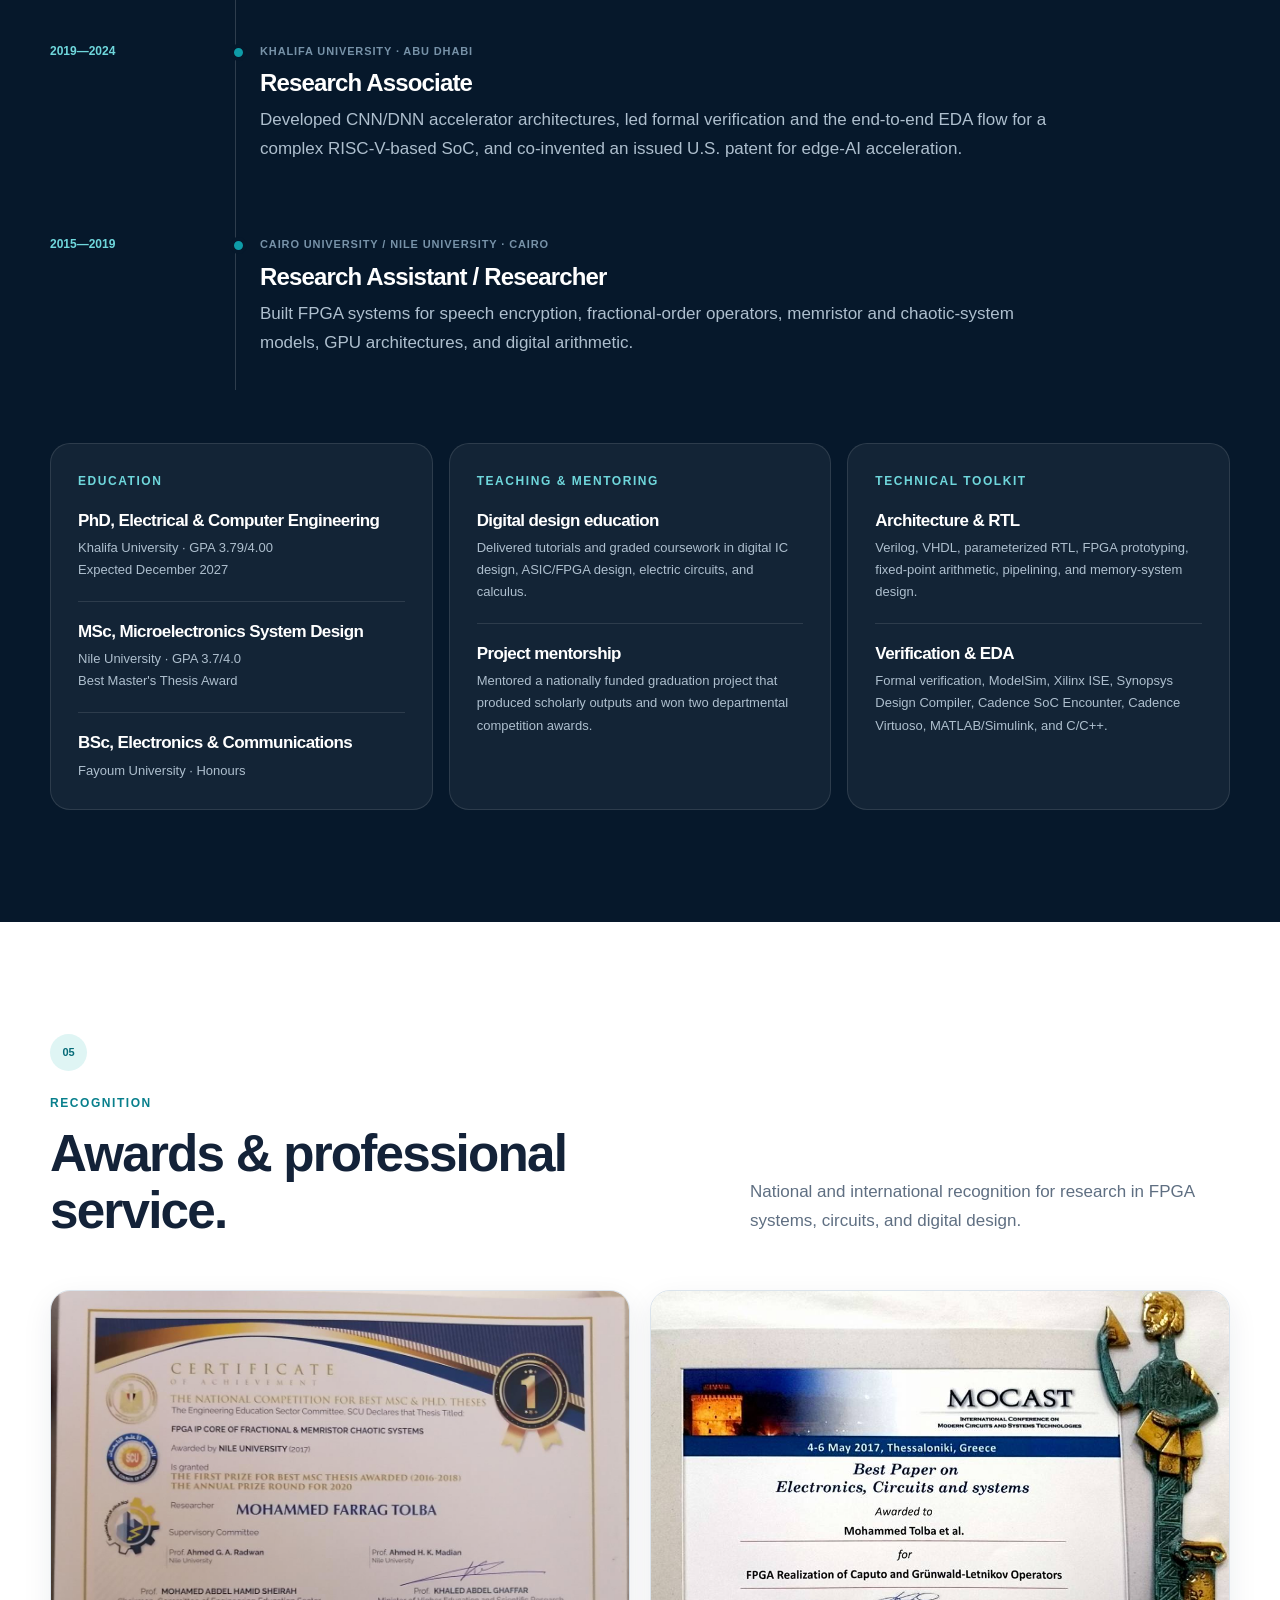
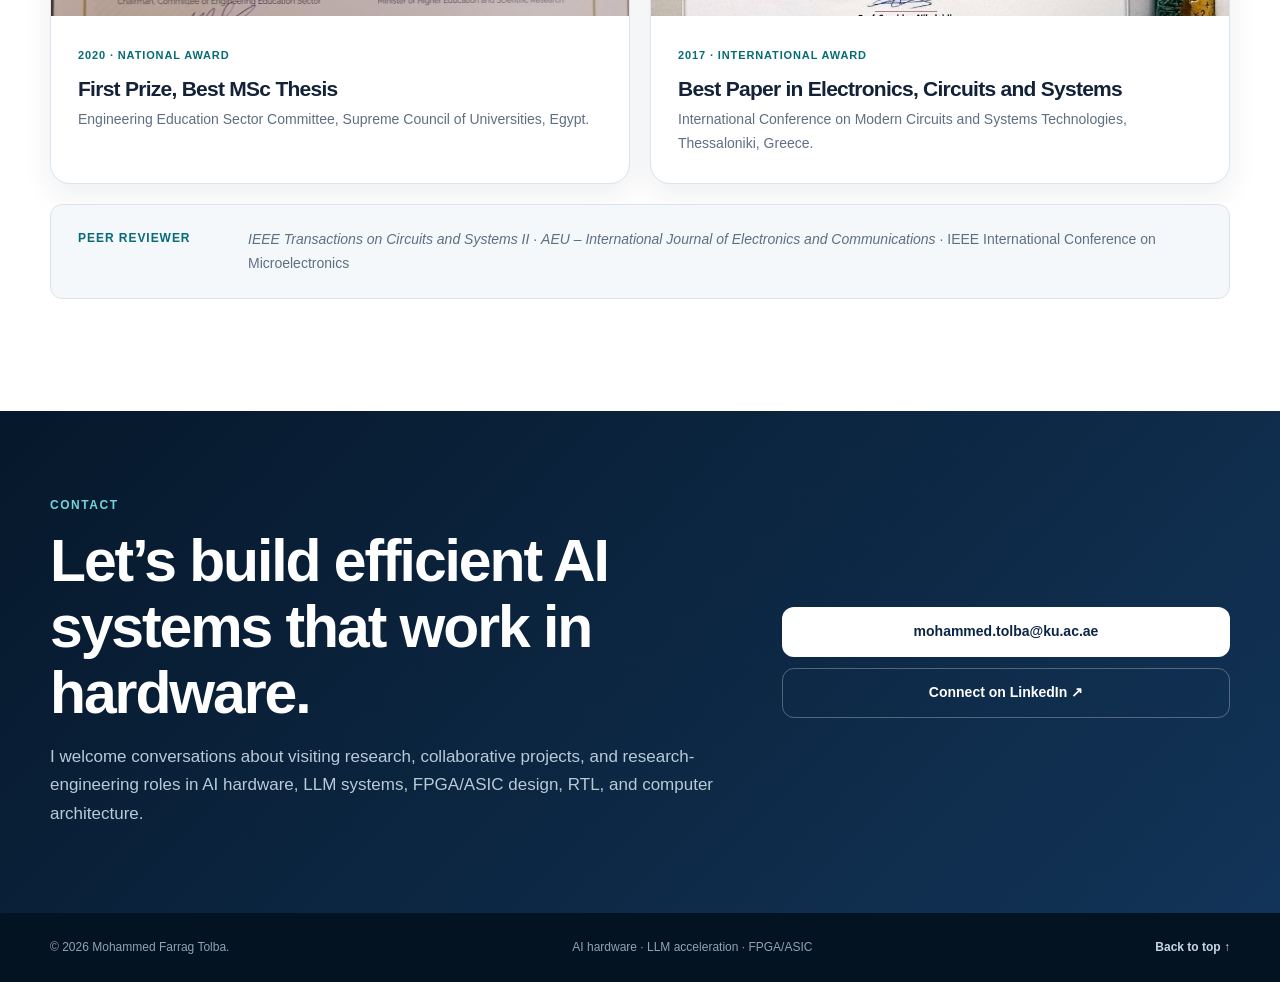
==== commit 5102fd10: "Add files via upload" ====
--- a/index.html
+++ b/index.html
@@ -12,17 +12,17 @@
   <meta property="og:description" content="AI hardware, computer architecture, efficient LLM inference, and FPGA/ASIC acceleration.">
   <meta property="og:type" content="website">
   <meta property="og:site_name" content="Mohammed Farrag Tolba">
-  <meta property="og:url" content="https://mohammedtolba.github.io/">
-  <meta property="og:image" content="https://mohammedtolba.github.io/assets/images/social-preview.png">
+  <meta property="og:url" content="https://mohammedftolba.github.io/mohammedtolba.github.io/">
+  <meta property="og:image" content="https://mohammedftolba.github.io/mohammedtolba.github.io/assets/images/social-preview.png">
   <meta property="og:image:width" content="1200">
   <meta property="og:image:height" content="630">
   <meta property="og:image:alt" content="Mohammed Farrag Tolba — AI Hardware and Computer Architecture Researcher">
   <meta name="twitter:card" content="summary_large_image">
   <meta name="twitter:title" content="Mohammed Farrag Tolba | AI Hardware Researcher">
   <meta name="twitter:description" content="AI hardware, computer architecture, efficient LLM inference, and FPGA/ASIC acceleration.">
-  <meta name="twitter:image" content="https://mohammedtolba.github.io/assets/images/social-preview.png">
+  <meta name="twitter:image" content="https://mohammedftolba.github.io/mohammedtolba.github.io/assets/images/social-preview.png">
   <title>Mohammed Farrag Tolba | AI Hardware &amp; LLM Acceleration</title>
-  <link rel="canonical" href="https://mohammedtolba.github.io/">
+  <link rel="canonical" href="https://mohammedftolba.github.io/mohammedtolba.github.io/">
   <link rel="icon" href="assets/images/favicon.svg" type="image/svg+xml">
   <link rel="stylesheet" href="assets/css/style.css">
   <script type="application/ld+json">
@@ -36,8 +36,8 @@
       "name": "Khalifa University"
     },
     "email": "mailto:mohammed.tolba@ku.ac.ae",
-    "url": "https://mohammedtolba.github.io/",
-    "image": "https://mohammedtolba.github.io/assets/images/mohammed-tolba-profile.webp",
+    "url": "https://mohammedftolba.github.io/mohammedtolba.github.io/",
+    "image": "https://mohammedftolba.github.io/mohammedtolba.github.io/assets/images/mohammed-tolba-profile.webp",
     "sameAs": [
       "https://scholar.google.com/citations?user=YiQl2JgAAAAJ",
       "https://www.linkedin.com/in/mohammed-farrag-68a3785b/",
@@ -133,7 +133,6 @@
         <div class="metric"><strong>19</strong><span>Google Scholar h-index</span></div>
         <div class="metric"><strong>10+</strong><span>Years across research &amp; digital design</span></div>
         <div class="metric"><strong>1</strong><span>Issued U.S. edge-AI patent</span></div>
-        <div class="metric"><strong>231 MHz</strong><span>Demonstrated FPGA implementation</span></div>
       </div>
     </section>
 
--- a/assets/css/style.css
+++ b/assets/css/style.css
@@ -43,6 +43,7 @@
 
 body {
   margin: 0;
+  overflow-x: hidden;
   color: var(--ink);
   background: var(--surface);
   font-family: Inter, "Segoe UI", Roboto, Helvetica, Arial, sans-serif;
@@ -152,7 +153,7 @@
 
 .hero {
   position: relative;
-  overflow: hidden;
+  overflow: visible;
   padding: 92px 0 0;
   background:
     radial-gradient(circle at 84% 20%, rgba(14, 156, 168, 0.16), transparent 25%),
@@ -241,7 +242,7 @@
 .role-tags { justify-content: center; }
 .role-tags span { padding: 6px 9px; color: #cceff0; background: rgba(14, 156, 168, 0.12); border: 1px solid rgba(119, 220, 224, 0.18); border-radius: 999px; font-size: 10px; font-weight: 700; }
 
-.metrics { position: relative; z-index: 4; display: grid; margin-top: 62px; margin-bottom: -54px; background: var(--surface); border: 1px solid var(--line); border-radius: var(--radius-md); box-shadow: var(--shadow-lg); grid-template-columns: repeat(4, 1fr); }
+.metrics { position: relative; z-index: 4; display: grid; margin-top: 62px; margin-bottom: -54px; background: var(--surface); border: 1px solid var(--line); border-radius: var(--radius-md); box-shadow: var(--shadow-lg); grid-template-columns: repeat(3, 1fr); }
 .metric { min-height: 122px; padding: 25px 28px; border-right: 1px solid var(--line); }
 .metric:last-child { border-right: 0; }
 .metric strong { display: block; margin-bottom: 7px; color: var(--navy-800); font-size: 26px; line-height: 1; letter-spacing: -0.04em; }
@@ -385,9 +386,7 @@
   .hero-copy { padding-bottom: 0; }
   .hero-panel { width: min(100%, 430px); max-width: none; justify-self: start; }
   .portrait-card { transform: none; }
-  .metrics { grid-template-columns: 1fr 1fr; }
-  .metric:nth-child(2) { border-right: 0; }
-  .metric:nth-child(-n + 2) { border-bottom: 1px solid var(--line); }
+  .metrics { grid-template-columns: repeat(3, 1fr); }
   .split-layout { grid-template-columns: 1fr; gap: 35px; }
   .section-heading-wide { align-items: start; flex-direction: column; gap: 22px; }
   .research-grid,
